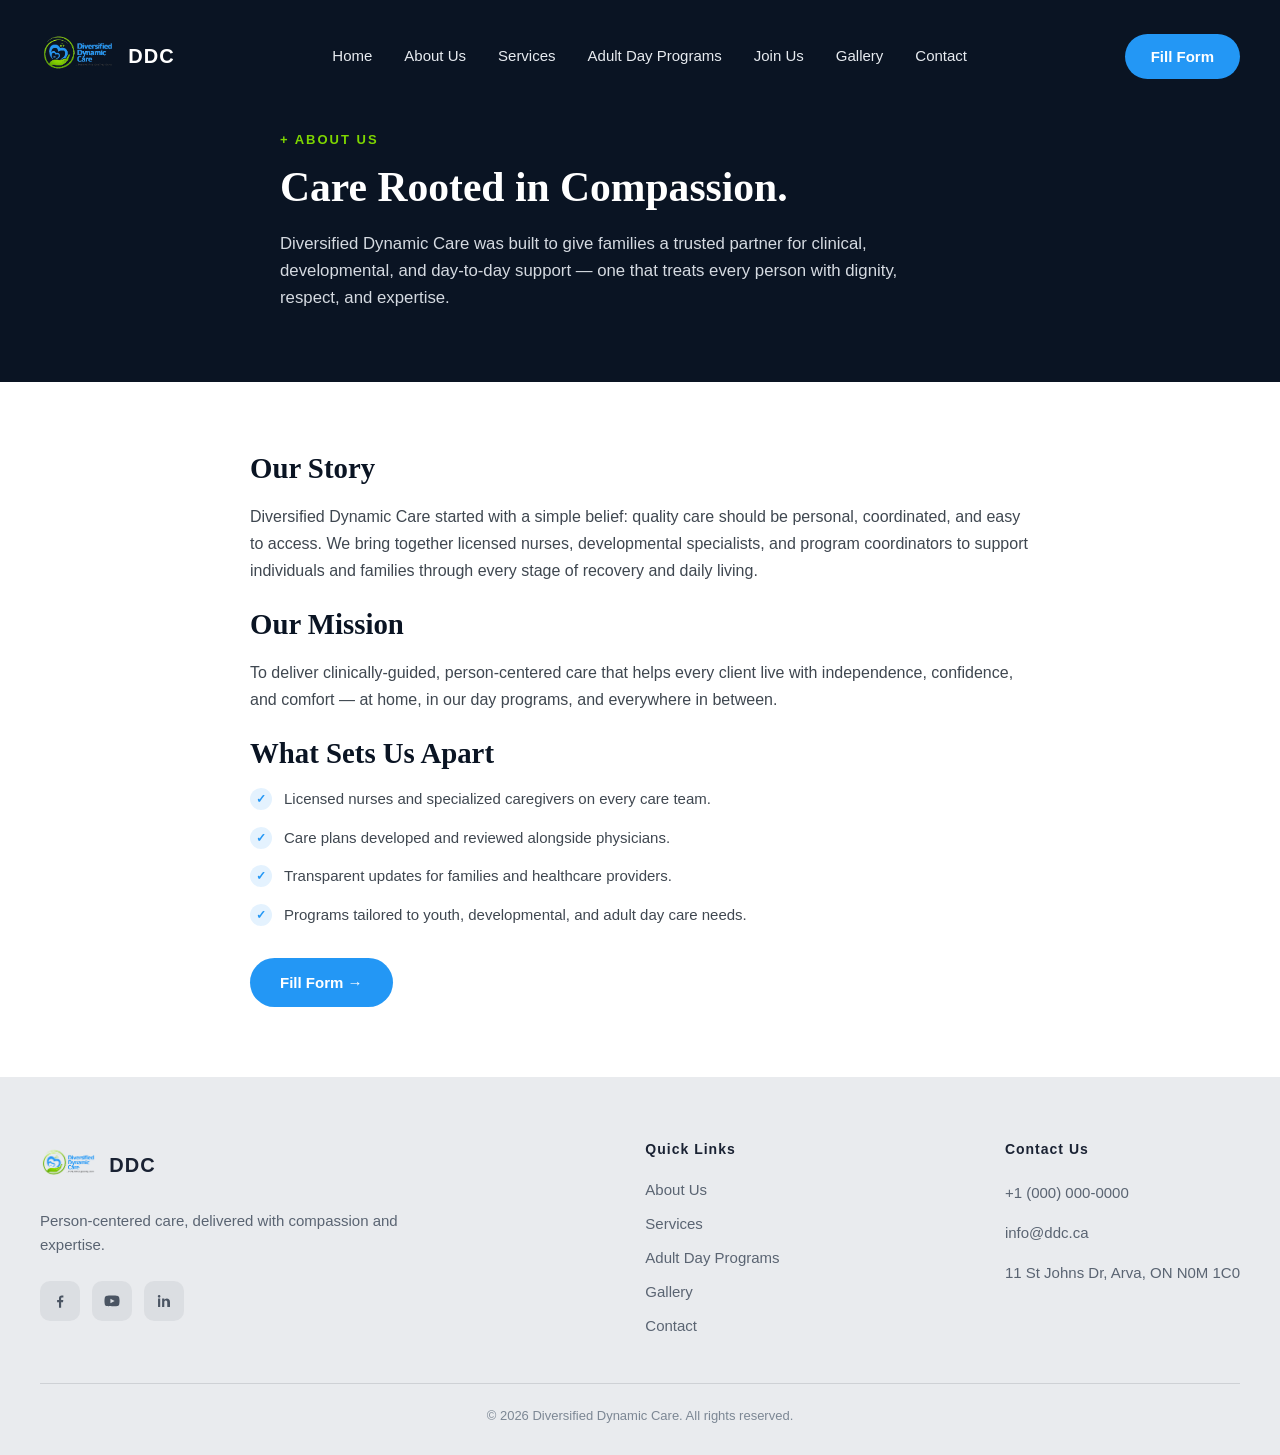
==== pages/AboutUs.html @ 997effa5 "Add location section, About Us page, and fill in real address Adds a Location section to the homepag" ====
<!doctype html>
<html lang="en">
  <head>
    <meta charset="UTF-8" />
    <meta name="viewport" content="width=device-width, initial-scale=1.0" />
    <title>About Us | Diversified Dynamic Care</title>
    <link rel="stylesheet" href="../css/style.css" />
    <link rel="stylesheet" href="../css/aboutUs.css" />
  </head>
  <body>
    <header class="page-header">
      <nav class="navbar">
        <div class="logo">
          <img
            src="../images/DDC_transparent.png"
            alt="Diversified Dynamic Care logo"
          />
          <span class="logo-text">DDC</span>
        </div>
        <ul class="nav-links">
          <li><a href="../index.html">Home</a></li>
          <li><a href="AboutUs.html">About Us</a></li>
          <li><a href="#">Services</a></li>
          <li><a href="#">Adult Day Programs</a></li>
          <li><a href="#">Join Us</a></li>
          <li><a href="#">Gallery</a></li>
          <li><a href="#">Contact</a></li>
        </ul>
        <a href="#" class="btn btn-pill">Fill Form</a>
        <button class="nav-toggle" aria-label="Toggle navigation" aria-expanded="false">
          <span></span>
          <span></span>
          <span></span>
        </button>
      </nav>

      <div class="page-header-content">
        <p class="eyebrow">+ ABOUT US</p>
        <h1>Care Rooted in Compassion.</h1>
        <p class="subtext">
          Diversified Dynamic Care was built to give families a trusted
          partner for clinical, developmental, and day-to-day support — one
          that treats every person with dignity, respect, and expertise.
        </p>
      </div>
    </header>

    <main class="page-main">
      <div class="page-content">
        <h2>Our Story</h2>
        <p>
          Diversified Dynamic Care started with a simple belief: quality care
          should be personal, coordinated, and easy to access. We bring
          together licensed nurses, developmental specialists, and program
          coordinators to support individuals and families through every
          stage of recovery and daily living.
        </p>

        <h2>Our Mission</h2>
        <p>
          To deliver clinically-guided, person-centered care that helps every
          client live with independence, confidence, and comfort — at home,
          in our day programs, and everywhere in between.
        </p>

        <h2>What Sets Us Apart</h2>
        <ul class="page-points">
          <li>
            <span class="check">✓</span> Licensed nurses and specialized
            caregivers on every care team.
          </li>
          <li>
            <span class="check">✓</span> Care plans developed and reviewed
            alongside physicians.
          </li>
          <li>
            <span class="check">✓</span> Transparent updates for families and
            healthcare providers.
          </li>
          <li>
            <span class="check">✓</span> Programs tailored to youth,
            developmental, and adult day care needs.
          </li>
        </ul>

        <a href="#" class="btn btn-primary">Fill Form →</a>
      </div>
    </main>

    <footer class="site-footer">
      <div class="footer-main">
        <div class="footer-about">
          <div class="footer-logo">
            <img
              src="../images/DDC_transparent.png"
              alt="Diversified Dynamic Care logo"
            />
            <span class="footer-logo-text">DDC</span>
          </div>
          <p class="footer-tagline">
            Person-centered care, delivered with compassion and expertise.
          </p>

          <div class="footer-social">
            <a href="#" aria-label="Facebook">
              <svg viewBox="0 0 24 24" fill="currentColor" aria-hidden="true">
                <path
                  d="M13.5 21v-7.5h2.52l.38-2.93h-2.9V8.7c0-.85.24-1.43 1.46-1.43h1.55V4.65C16.2 4.58 15.32 4.5 14.29 4.5c-2.15 0-3.63 1.31-3.63 3.72v2.35H8.13v2.93h2.53V21h2.84z"
                />
              </svg>
            </a>
            <a href="#" aria-label="YouTube">
              <svg viewBox="0 0 24 24" fill="currentColor" aria-hidden="true">
                <path
                  d="M21.58 7.2a2.75 2.75 0 0 0-1.94-1.95C17.9 4.75 12 4.75 12 4.75s-5.9 0-7.64.5A2.75 2.75 0 0 0 2.42 7.2 28.7 28.7 0 0 0 1.92 12a28.7 28.7 0 0 0 .5 4.8 2.75 2.75 0 0 0 1.94 1.95c1.74.5 7.64.5 7.64.5s5.9 0 7.64-.5a2.75 2.75 0 0 0 1.94-1.95 28.7 28.7 0 0 0 .5-4.8 28.7 28.7 0 0 0-.5-4.8zM9.9 15.02V8.98L15.5 12l-5.6 3.02z"
                />
              </svg>
            </a>
            <a href="#" aria-label="LinkedIn">
              <svg viewBox="0 0 24 24" fill="currentColor" aria-hidden="true">
                <path
                  d="M6.94 8.5H4.06V20h2.88V8.5zM5.5 4c-.97 0-1.75.79-1.75 1.75s.78 1.75 1.75 1.75 1.75-.79 1.75-1.75S6.47 4 5.5 4zM20 20v-6.4c0-3.42-1.83-5.01-4.27-5.01-1.97 0-2.85 1.08-3.34 1.84V8.5H9.5c.04.82 0 11.5 0 11.5h2.89v-6.42c0-.34.02-.69.12-.93.27-.68.89-1.39 1.93-1.39 1.36 0 1.9.99 1.9 2.46V20H20z"
                />
              </svg>
            </a>
          </div>
        </div>

        <div class="footer-links">
          <h3>Quick Links</h3>
          <ul>
            <li><a href="AboutUs.html">About Us</a></li>
            <li><a href="#">Services</a></li>
            <li><a href="#">Adult Day Programs</a></li>
            <li><a href="#">Gallery</a></li>
            <li><a href="#">Contact</a></li>
          </ul>
        </div>

        <div class="footer-contact">
          <h3>Contact Us</h3>
          <p>+1 (000) 000-0000</p>
          <p>info@ddc.ca</p>
          <p>11 St Johns Dr, Arva, ON N0M 1C0</p>
        </div>
      </div>

      <hr class="footer-divider" />

      <p class="footer-copyright">
        &copy; 2026 Diversified Dynamic Care. All rights reserved.
      </p>
    </footer>

    <script src="../js/main.js"></script>
  </body>
</html>
---- css/style.css ----
* {
  margin: 0;
  padding: 0;
  box-sizing: border-box;
}

body {
  font-family: Arial, Helvetica, sans-serif;
}

.hero {
  position: relative;
  width: 100%;
  min-height: 100vh;
  background: url("../images/HeroImage.jpg") no-repeat center center;
  background-size: cover;
  display: flex;
  flex-direction: column;
}

.hero::before {
  content: "";
  position: absolute;
  inset: 0;
  background: linear-gradient(
    120deg,
    rgba(10, 20, 35, 0.88) 0%,
    rgba(10, 25, 45, 0.72) 45%,
    rgba(10, 25, 45, 0.4) 100%
  );
  z-index: 0;
}

.navbar {
  position: relative;
  z-index: 2;
  width: 100%;
  display: flex;
  align-items: center;
  justify-content: space-between;
  gap: 30px;
  padding: 24px 40px;
}

.navbar .logo {
  display: flex;
  align-items: center;
  gap: 12px;
}

.navbar .logo img {
  height: 64px;
}

.navbar .logo-text {
  color: #fff;
  font-size: 20px;
  font-weight: 700;
  letter-spacing: 1px;
}

.navbar .nav-links {
  list-style: none;
  display: flex;
  gap: 32px;
  flex: 1;
  justify-content: center;
}

.navbar .nav-links a {
  position: relative;
  display: inline-block;
  color: #e7ebf0;
  text-decoration: none;
  font-size: 15px;
  font-weight: 500;
}

.navbar .nav-links a:hover {
  color: #2397f5;
}

/* Create the underline */
.navbar .nav-links a::after {
  content: "";
  position: absolute;
  left: 0;
  bottom: -5px;
  width: 0;
  height: 2px;
  background-color: #86d101;
  transition: width 0.3s ease;
}

/* Show the underline when hovering */
.navbar .nav-links a:hover::after {
  width: 100%;
}

.nav-toggle {
  display: none;
  flex-direction: column;
  justify-content: center;
  align-items: center;
  gap: 5px;
  width: 32px;
  height: 32px;
  padding: 0;
  background: transparent;
  border: none;
  cursor: pointer;
}

.nav-toggle span {
  display: block;
  width: 24px;
  height: 2px;
  background: #fff;
  border-radius: 2px;
  transition:
    transform 0.25s ease,
    opacity 0.25s ease;
}

.nav-toggle.active span:nth-child(1) {
  transform: translateY(7px) rotate(45deg);
}

.nav-toggle.active span:nth-child(2) {
  opacity: 0;
}

.nav-toggle.active span:nth-child(3) {
  transform: translateY(-7px) rotate(-45deg);
}

.btn {
  display: inline-block;
  text-decoration: none;
  border-radius: 999px;
  font-weight: 600;
  font-size: 15px;
  text-align: center;
  white-space: nowrap;
}

.btn-pill {
  background: rgb(35, 151, 245);
  color: white;
  padding: 14px 26px;
}

.btn-primary {
  background: rgb(35, 151, 245);
  color: #fff;
  padding: 16px 30px;
}

.btn-primary:hover {
  background: #86d101;
}

.btn-outline {
  background: transparent;
  color: #fff;
  border: 1px solid rgba(255, 255, 255, 0.6);
  padding: 15px 30px;
}

.btn-outline:hover {
  border-color: #fff;
}

.hero-body {
  position: relative;
  z-index: 1;
  flex: 1;
  width: 100%;
  max-width: 1300px;
  margin: 0 auto;
  padding: 60px 40px 40px;
  display: flex;
  align-items: center;
  justify-content: space-between;
  gap: 60px;
  flex-wrap: wrap;
}

.hero-content {
  max-width: 620px;
}

.eyebrow {
  color: rgb(126, 214, 0);
  font-size: 13px;
  font-weight: 700;
  letter-spacing: 2px;
  text-transform: uppercase;
  margin-bottom: 18px;
}

.hero-content h1 {
  font-family: Georgia, "Times New Roman", serif;
  color: #fff;
  font-size: 3.2rem;
  font-weight: 700;
  line-height: 1.2;
  margin-bottom: 22px;
}

.hero-content .subtext {
  color: #d5dae1;
  font-size: 1.05rem;
  line-height: 1.6;
  max-width: 520px;
  margin-bottom: 34px;
}

.hero-actions {
  display: flex;
  gap: 18px;
  margin-bottom: 40px;
  flex-wrap: wrap;
}

.hero-content .divider {
  border: none;
  border-top: 1px solid rgba(255, 255, 255, 0.25);
  margin-bottom: 28px;
}

.stats {
  display: flex;
  gap: 40px;
}

.stat {
  display: flex;
  flex-direction: column;
  gap: 4px;
  padding-right: 40px;
  border-right: 1px solid rgba(255, 255, 255, 0.2);
}

.stat:last-child {
  border-right: none;
  padding-right: 0;
}

.stat-number {
  color: #fff;
  font-size: 1.7rem;
  font-weight: 700;
}

.stat-label {
  color: #b7bfc9;
  font-size: 12px;
  letter-spacing: 1px;
  text-transform: uppercase;
}

.hero-card {
  background: rgba(20, 32, 48, 0.55);
  border: 1px solid rgba(255, 255, 255, 0.15);
  border-radius: 18px;
  padding: 34px;
  width: 100%;
  max-width: 400px;
  backdrop-filter: blur(6px);
}

.hero-card .badge {
  display: inline-block;
  background: rgb(100, 174, 1);
  color: #1c1c1c;
  font-size: 12px;
  font-weight: 700;
  letter-spacing: 1px;
  text-transform: uppercase;
  padding: 7px 16px;
  border-radius: 999px;
  margin-bottom: 20px;
}

.hero-card h2 {
  color: #fff;
  font-size: 1.5rem;
  font-weight: 700;
  margin-bottom: 22px;
  line-height: 1.3;
}

.checklist {
  list-style: none;
  display: flex;
  flex-direction: column;
  gap: 16px;
  margin-bottom: 28px;
}

.checklist li {
  display: flex;
  align-items: flex-start;
  gap: 12px;
  color: #e2e6eb;
  font-size: 15px;
  line-height: 1.4;
}

.checklist .check {
  flex-shrink: 0;
  display: inline-flex;
  align-items: center;
  justify-content: center;
  width: 22px;
  height: 22px;
  border-radius: 50%;
  background: rgba(255, 255, 255, 0.12);
  color: rgb(35, 151, 245);
  font-size: 12px;
  font-weight: 700;
}

.scroll-indicator {
  position: relative;
  z-index: 1;
  display: flex;
  flex-direction: column;
  align-items: center;
  gap: 8px;
  color: #cfd5db;
  font-size: 13px;
  padding-bottom: 30px;
}

.arrow-down {
  font-size: 16px;
}

@media (max-width: 900px) {
  .nav-toggle {
    display: flex;
  }

  .navbar .nav-links {
    list-style: none;
    display: flex;
    flex-direction: column;
    gap: 20px;
    position: absolute;
    top: 100%;
    left: 0;
    right: 0;
    background: #0a1423;
    padding: 20px 40px;
    max-height: 0;
    overflow: hidden;
    opacity: 0;
    visibility: hidden;
    transition:
      max-height 0.3s ease,
      opacity 0.3s ease;
  }

  .navbar .nav-links.open {
    max-height: 400px;
    opacity: 1;
    visibility: visible;
  }

  .hero-body {
    padding-top: 40px;
  }

  .hero-content h1 {
    font-size: 2.3rem;
  }
}

.site-footer {
  background: #e9ebee;
  padding: 64px 40px 32px;
}

.footer-main {
  max-width: 1300px;
  margin: 0 auto;
  display: flex;
  justify-content: space-between;
  gap: 60px;
  flex-wrap: wrap;
}

.footer-about {
  max-width: 380px;
}

.footer-logo {
  display: flex;
  align-items: center;
  gap: 12px;
  margin-bottom: 20px;
}

.footer-logo img {
  height: 48px;
}

.footer-logo-text {
  color: #1a2233;
  font-size: 20px;
  font-weight: 700;
  letter-spacing: 1px;
}

.footer-tagline {
  color: #5a6472;
  font-size: 15px;
  line-height: 1.6;
  margin-bottom: 24px;
}

.footer-social {
  display: flex;
  gap: 12px;
}

.footer-social a {
  display: flex;
  align-items: center;
  justify-content: center;
  width: 40px;
  height: 40px;
  border-radius: 10px;
  background: rgba(10, 20, 35, 0.06);
  color: #4b5563;
  text-decoration: none;
}

.footer-social a:hover {
  background: rgb(35, 151, 245);
  color: #fff;
}

.footer-social svg {
  width: 18px;
  height: 18px;
}

.footer-links h3,
.footer-contact h3 {
  color: #1a2233;
  font-size: 14px;
  font-weight: 700;
  letter-spacing: 1px;
  margin-bottom: 24px;
}

.footer-links ul {
  list-style: none;
  display: flex;
  flex-direction: column;
  gap: 16px;
}

.footer-links a {
  color: #5a6472;
  text-decoration: none;
  font-size: 15px;
}

.footer-links a:hover {
  color: rgb(35, 151, 245);
}

.footer-contact p {
  color: #5a6472;
  font-size: 15px;
  line-height: 1.6;
  margin-bottom: 16px;
  max-width: 260px;
}

.footer-divider {
  max-width: 1300px;
  margin: 48px auto 24px;
  border: none;
  border-top: 1px solid rgba(10, 20, 35, 0.12);
}

.footer-copyright {
  text-align: center;
  color: #7c8794;
  font-size: 13px;
}

.location-section {
  background: #f7f8fa;
  padding: 90px 40px;
}

.location-header {
  max-width: 700px;
  margin: 0 auto 56px;
  text-align: center;
}

.location-header .eyebrow {
  margin-bottom: 16px;
  color: #64ae01;
}

.location-header h2 {
  font-family: Georgia, "Times New Roman", serif;
  color: rgb(35, 151, 245);
  font-size: 2.4rem;
  font-weight: 700;
  margin-bottom: 16px;
}

.location-header p {
  color: #5a6472;
  font-size: 1.05rem;
  line-height: 1.6;
}

.location-grid {
  max-width: 1300px;
  margin: 0 auto;
  display: grid;
  grid-template-columns: 1.3fr 1fr;
  gap: 32px;
  align-items: stretch;
}

.location-map {
  min-height: 360px;
  border-radius: 18px;
  overflow: hidden;
  border: 1px solid rgba(10, 20, 35, 0.08);
}

.location-details {
  display: flex;
  flex-direction: column;
  gap: 28px;
  background: #fff;
  border: 1px solid rgba(10, 20, 35, 0.08);
  border-radius: 18px;
  padding: 36px 32px;
}

.location-address h3,
.location-hours h3 {
  color: #0a1423;
  font-size: 1.1rem;
  font-weight: 700;
  margin-bottom: 12px;
}

.location-address p {
  color: #5a6472;
  font-size: 15px;
  line-height: 1.6;
}

.hours-list {
  list-style: none;
  display: flex;
  flex-direction: column;
  gap: 12px;
}

.hours-list li {
  display: flex;
  justify-content: space-between;
  gap: 16px;
  color: #5a6472;
  font-size: 15px;
  line-height: 1.4;
  padding-bottom: 12px;
  border-bottom: 1px solid rgba(10, 20, 35, 0.08);
}

.hours-list li:last-child {
  border-bottom: none;
  padding-bottom: 0;
}

.hours-list li span:first-child {
  color: #0a1423;
  font-weight: 600;
}

@media (max-width: 900px) {
  .location-grid {
    grid-template-columns: 1fr;
  }

  .location-map {
    min-height: 280px;
  }
}

.services-summary {
  background: #fff;
  padding: 90px 40px;
}

.services-summary-header {
  max-width: 700px;
  margin: 0 auto 56px;
  text-align: center;
}

.services-summary-header .eyebrow {
  margin-bottom: 16px;
  color: #64ae01;
}

.services-summary-header h2 {
  font-family: Georgia, "Times New Roman", serif;
  color: rgb(35, 151, 245);
  font-size: 2.4rem;
  font-weight: 700;
  margin-bottom: 16px;
}

.services-summary-header p {
  color: #5a6472;
  font-size: 1.05rem;
  line-height: 1.6;
}

.services-grid {
  max-width: 1300px;
  margin: 0 auto;
  display: grid;
  grid-template-columns: repeat(3, 1fr);
  gap: 32px;
}

.service-card {
  display: flex;
  flex-direction: column;
  align-items: flex-start;
  background: #f7f8fa;
  border: 1px solid rgba(10, 20, 35, 0.08);
  border-radius: 18px;
  padding: 36px 32px;
}

.service-icon {
  display: flex;
  align-items: center;
  justify-content: center;
  width: 56px;
  height: 56px;
  border-radius: 14px;
  background: rgba(35, 151, 245, 0.12);
  color: rgb(35, 151, 245);
  margin-bottom: 24px;
}

.service-icon svg {
  width: 26px;
  height: 26px;
}

.service-icon img {
  width: 100%;
  height: 100%;
  border-radius: 14px;
  object-fit: cover;
  object-position: center;
}

.service-icon--image {
  width: 100%;
  height: 260px;
  align-self: center;
}

.service-card h3 {
  color: #0a1423;
  font-size: 1.25rem;
  font-weight: 700;
  margin-bottom: 12px;
}

.service-card p {
  color: #5a6472;
  font-size: 15px;
  line-height: 1.6;
  margin-bottom: 28px;
  flex: 1;
}

.service-card .btn {
  margin-top: auto;
}

@media (max-width: 900px) {
  .services-grid {
    grid-template-columns: 1fr;
  }
}

@media (max-width: 700px) {
  .site-footer {
    padding: 48px 24px 24px;
  }

  .footer-main {
    flex-direction: column;
    gap: 40px;
  }
}
---- css/aboutUs.css ----
.page-header {
  position: relative;
  background: #0a1423;
  padding-bottom: 70px;
}

.page-header-content {
  max-width: 800px;
  margin: 0 auto;
  padding: 20px 40px 0;
}

.page-header-content .eyebrow {
  margin-bottom: 16px;
}

.page-header-content h1 {
  font-family: Georgia, "Times New Roman", serif;
  color: #fff;
  font-size: 2.6rem;
  font-weight: 700;
  line-height: 1.2;
  margin-bottom: 18px;
}

.page-header-content .subtext {
  color: #d5dae1;
  font-size: 1.05rem;
  line-height: 1.6;
  max-width: 620px;
}

.page-content {
  max-width: 860px;
  margin: 0 auto;
  padding: 70px 40px;
}

.page-content h2 {
  font-family: Georgia, "Times New Roman", serif;
  color: #0a1423;
  font-size: 1.8rem;
  font-weight: 700;
  margin-bottom: 18px;
}

.page-content p {
  color: #3f4750;
  font-size: 1rem;
  line-height: 1.7;
  margin-bottom: 24px;
}

.page-points {
  list-style: none;
  display: flex;
  flex-direction: column;
  gap: 16px;
  margin-bottom: 32px;
}

.page-points li {
  display: flex;
  align-items: flex-start;
  gap: 12px;
  color: #3f4750;
  font-size: 15px;
  line-height: 1.5;
}

.page-points .check {
  flex-shrink: 0;
  display: inline-flex;
  align-items: center;
  justify-content: center;
  width: 22px;
  height: 22px;
  border-radius: 50%;
  background: rgba(35, 151, 245, 0.12);
  color: rgb(35, 151, 245);
  font-size: 12px;
  font-weight: 700;
}
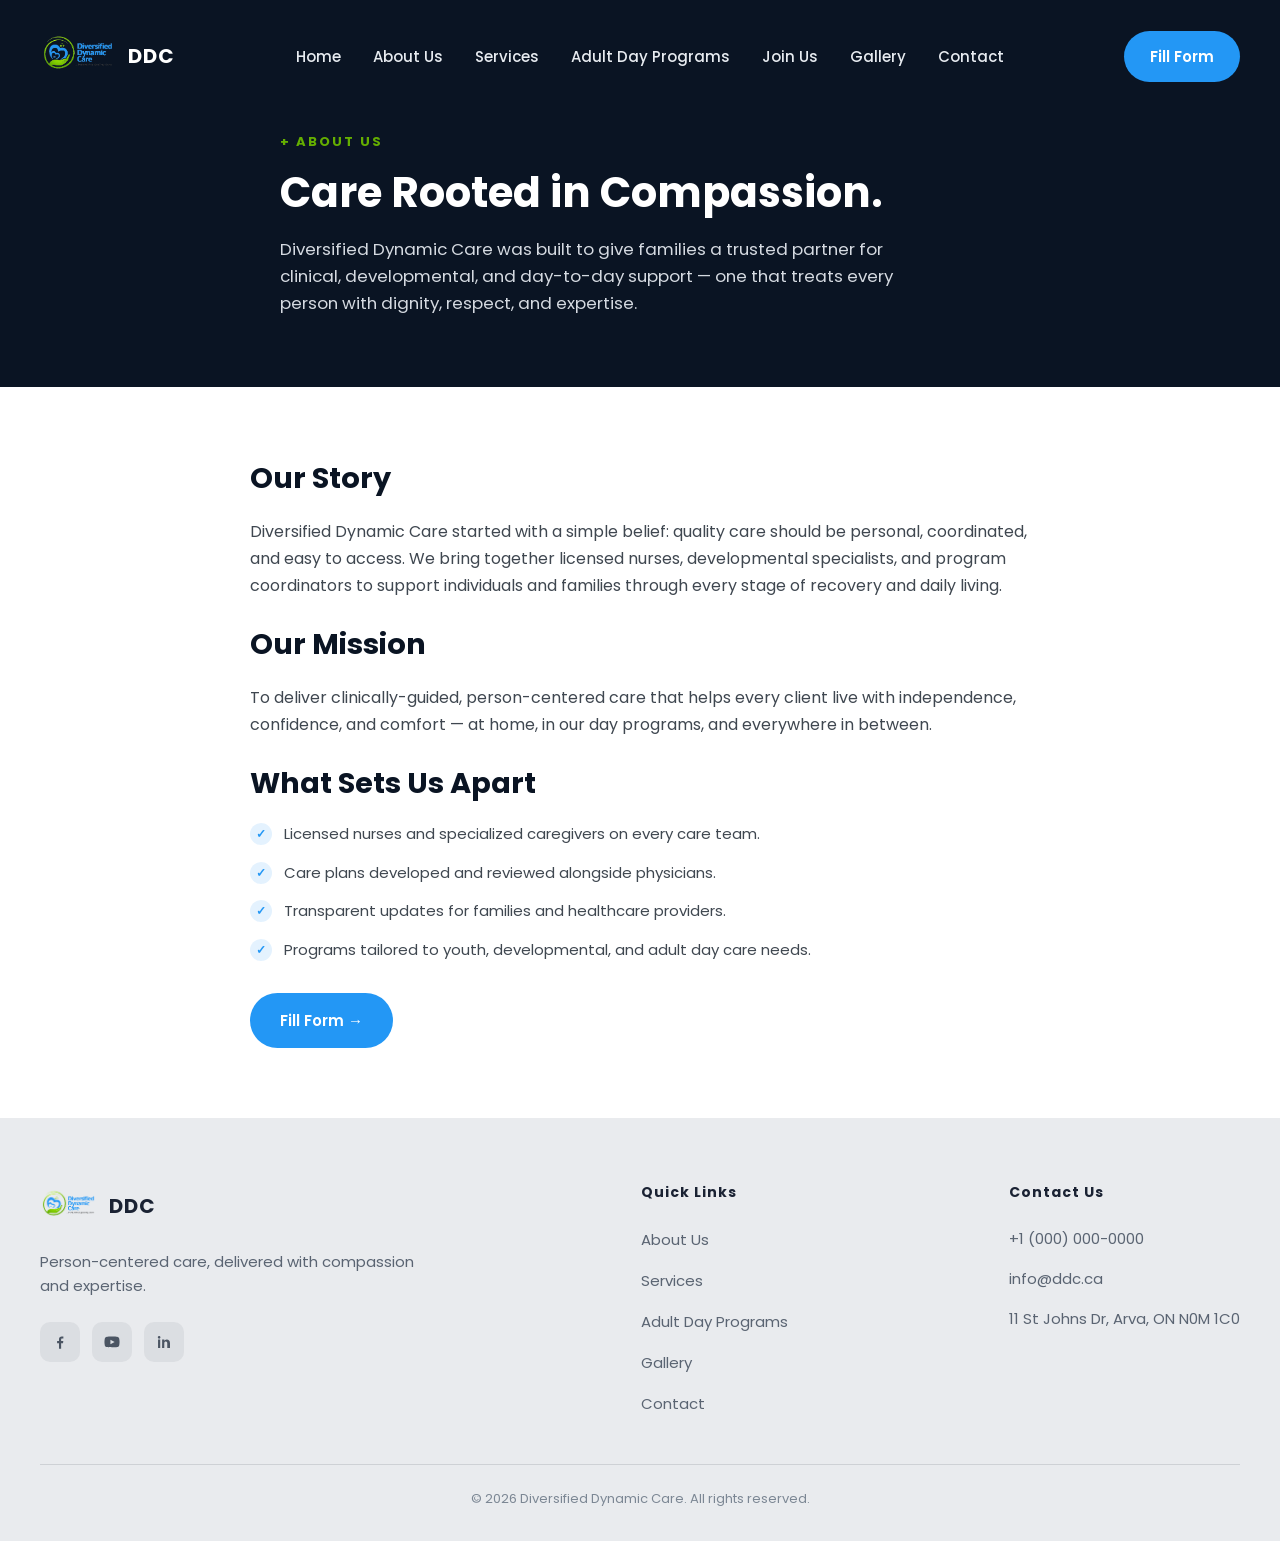
==== commit 8a27f917: "This commit includes a new section on the homepage" ====
--- a/pages/AboutUs.html
+++ b/pages/AboutUs.html
@@ -4,6 +4,13 @@
     <meta charset="UTF-8" />
     <meta name="viewport" content="width=device-width, initial-scale=1.0" />
     <title>About Us | Diversified Dynamic Care</title>
+    <link rel="icon" type="image/png" href="../images/DDC_transparent.png" />
+    <link rel="preconnect" href="https://fonts.googleapis.com" />
+    <link rel="preconnect" href="https://fonts.gstatic.com" crossorigin />
+    <link
+      rel="stylesheet"
+      href="https://fonts.googleapis.com/css2?family=Poppins:wght@400;500;600;700;800&display=swap"
+    />
     <link rel="stylesheet" href="../css/style.css" />
     <link rel="stylesheet" href="../css/aboutUs.css" />
   </head>
--- a/css/style.css
+++ b/css/style.css
@@ -5,7 +5,7 @@
 }
 
 body {
-  font-family: Arial, Helvetica, sans-serif;
+  font-family: "Poppins", Arial, Helvetica, sans-serif;
 }
 
 .hero {
@@ -191,7 +191,7 @@
 }
 
 .eyebrow {
-  color: rgb(126, 214, 0);
+  color: #64ae01;
   font-size: 13px;
   font-weight: 700;
   letter-spacing: 2px;
@@ -200,7 +200,7 @@
 }
 
 .hero-content h1 {
-  font-family: Georgia, "Times New Roman", serif;
+  font-family: "Poppins", Arial, Helvetica, sans-serif;
   color: #fff;
   font-size: 3.2rem;
   font-weight: 700;
@@ -338,9 +338,13 @@
   font-size: 16px;
 }
 
-@media (max-width: 900px) {
+@media (max-width: 1024px) {
   .nav-toggle {
     display: flex;
+  }
+
+  .navbar .btn-pill {
+    margin-left: auto;
   }
 
   .navbar .nav-links {
@@ -495,6 +499,95 @@
   font-size: 13px;
 }
 
+.why-choose-section {
+  background: #fff;
+  padding: 90px 40px;
+}
+
+.why-choose-grid {
+  max-width: 1300px;
+  margin: 0 auto;
+  display: grid;
+  grid-template-columns: 1fr 1fr;
+  gap: 64px;
+  align-items: center;
+}
+
+.why-choose-image img {
+  width: 100%;
+  height: 560px;
+  object-fit: cover;
+  border-radius: 20px;
+}
+
+.why-choose-content .eyebrow {
+  margin-bottom: 16px;
+}
+
+.why-choose-content h2 {
+  font-family: "Poppins", Arial, Helvetica, sans-serif;
+  color: rgb(35, 151, 245);
+  font-size: 2.4rem;
+  font-weight: 700;
+  line-height: 1.2;
+  margin-bottom: 20px;
+}
+
+.why-choose-text {
+  color: #5a6472;
+  font-size: 1.05rem;
+  line-height: 1.6;
+  margin-bottom: 36px;
+}
+
+.why-choose-cards {
+  display: grid;
+  grid-template-columns: repeat(2, 1fr);
+  gap: 20px;
+}
+
+.why-card {
+  background: #fff;
+  border-radius: 16px;
+  padding: 26px 24px;
+  box-shadow: 0 14px 34px rgba(10, 20, 35, 0.1);
+  transition:
+    transform 0.25s ease,
+    box-shadow 0.25s ease;
+}
+
+.why-card:hover {
+  transform: translateY(-8px);
+  box-shadow: 0 20px 40px rgba(10, 20, 35, 0.16);
+}
+
+.why-card h3 {
+  color: #0a1423;
+  font-size: 1.05rem;
+  font-weight: 700;
+  margin-bottom: 10px;
+}
+
+.why-card p {
+  color: #5a6472;
+  font-size: 14px;
+  line-height: 1.6;
+}
+
+@media (max-width: 900px) {
+  .why-choose-grid {
+    grid-template-columns: 1fr;
+  }
+
+  .why-choose-image img {
+    height: 340px;
+  }
+
+  .why-choose-cards {
+    grid-template-columns: 1fr;
+  }
+}
+
 .location-section {
   background: #f7f8fa;
   padding: 90px 40px;
@@ -512,7 +605,7 @@
 }
 
 .location-header h2 {
-  font-family: Georgia, "Times New Roman", serif;
+  font-family: "Poppins", Arial, Helvetica, sans-serif;
   color: rgb(35, 151, 245);
   font-size: 2.4rem;
   font-weight: 700;
@@ -620,7 +713,7 @@
 }
 
 .services-summary-header h2 {
-  font-family: Georgia, "Times New Roman", serif;
+  font-family: "Poppins", Arial, Helvetica, sans-serif;
   color: rgb(35, 151, 245);
   font-size: 2.4rem;
   font-weight: 700;
@@ -701,6 +794,27 @@
   margin-top: auto;
 }
 
+.service-summary-exploremore {
+  max-width: 1300px;
+  margin: 48px auto 0;
+  text-align: center;
+}
+
+.service-summary-exploremore .btn {
+  padding: 16px 34px;
+  animation: cta-bounce 1.6s ease-in-out infinite;
+}
+
+@keyframes cta-bounce {
+  0%,
+  100% {
+    transform: translateY(0);
+  }
+  50% {
+    transform: translateY(-10px);
+  }
+}
+
 @media (max-width: 900px) {
   .services-grid {
     grid-template-columns: 1fr;
--- a/css/aboutUs.css
+++ b/css/aboutUs.css
@@ -15,7 +15,7 @@
 }
 
 .page-header-content h1 {
-  font-family: Georgia, "Times New Roman", serif;
+  font-family: "Poppins", Arial, Helvetica, sans-serif;
   color: #fff;
   font-size: 2.6rem;
   font-weight: 700;
@@ -37,7 +37,7 @@
 }
 
 .page-content h2 {
-  font-family: Georgia, "Times New Roman", serif;
+  font-family: "Poppins", Arial, Helvetica, sans-serif;
   color: #0a1423;
   font-size: 1.8rem;
   font-weight: 700;
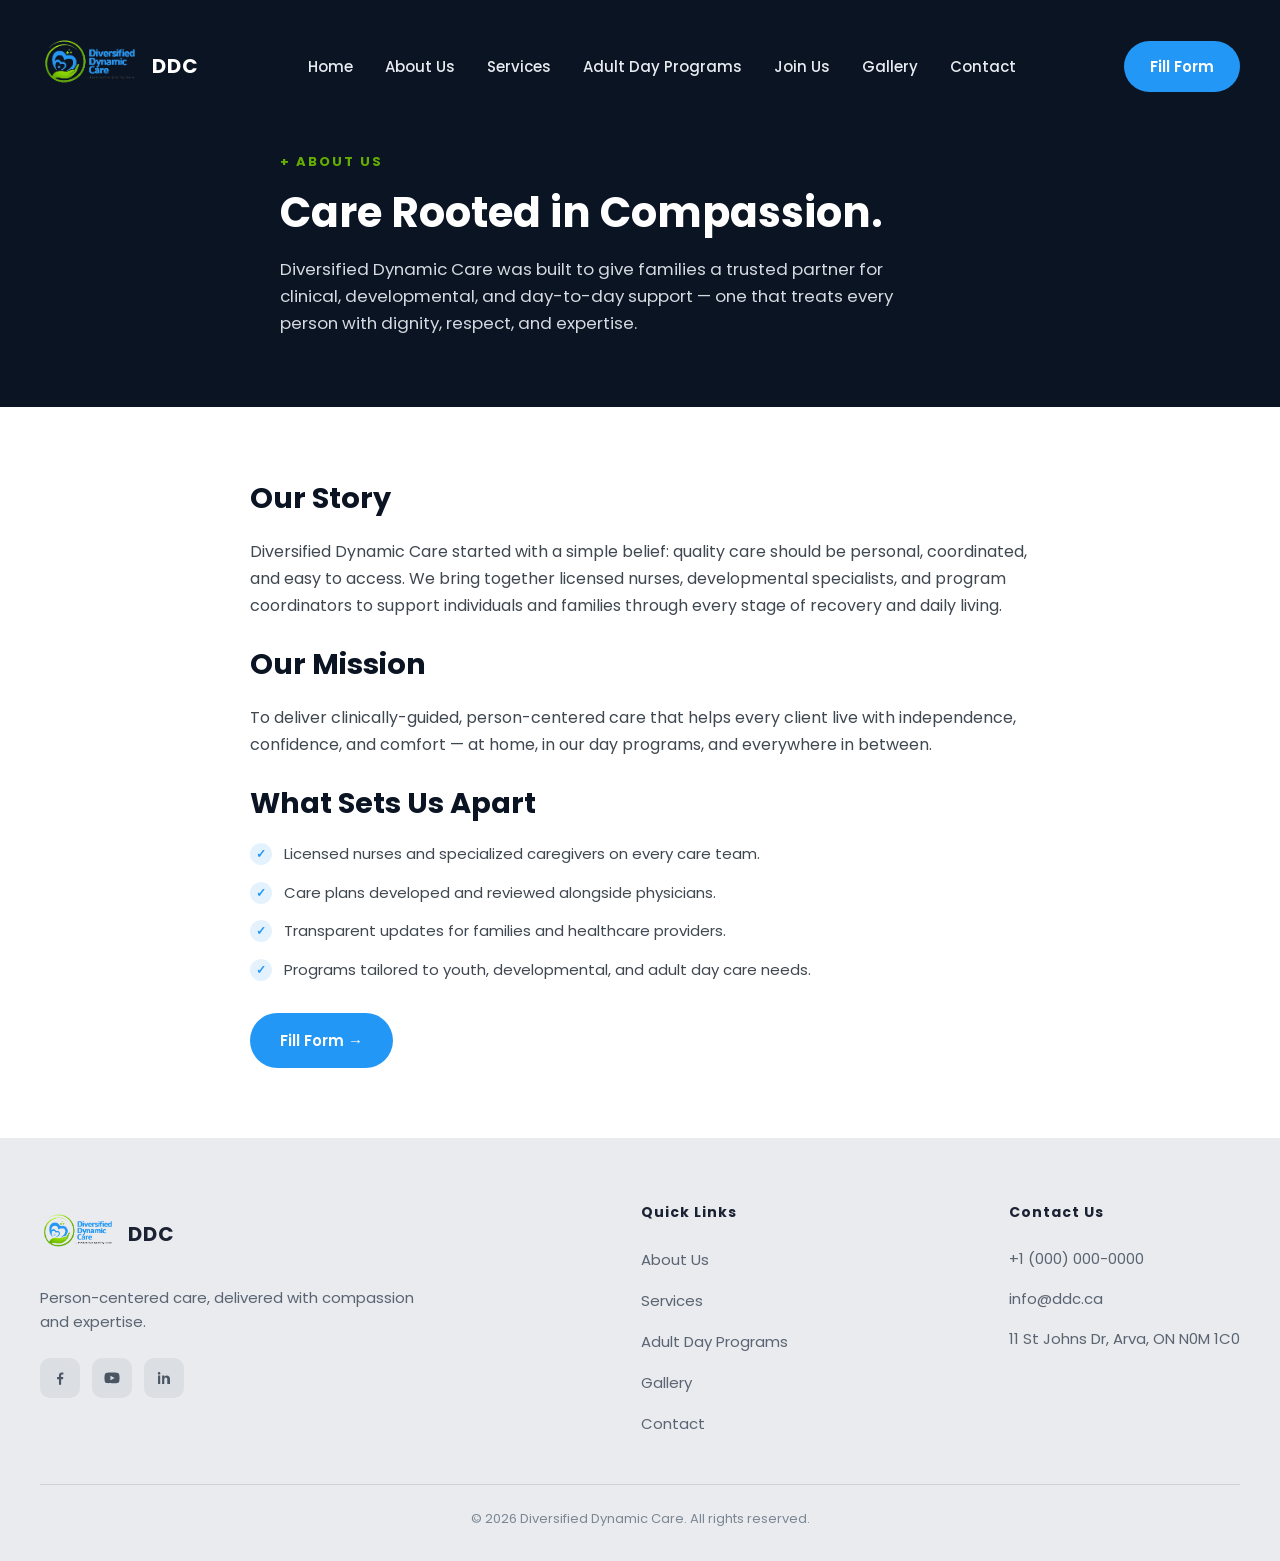
==== commit 4e8726c1: "Add How We Serve process section and link logos to home Add a responsive "How We Serve" section befo" ====
--- a/pages/AboutUs.html
+++ b/pages/AboutUs.html
@@ -17,13 +17,13 @@
   <body>
     <header class="page-header">
       <nav class="navbar">
-        <div class="logo">
+        <a href="../index.html" class="logo">
           <img
             src="../images/DDC_transparent.png"
             alt="Diversified Dynamic Care logo"
           />
           <span class="logo-text">DDC</span>
-        </div>
+        </a>
         <ul class="nav-links">
           <li><a href="../index.html">Home</a></li>
           <li><a href="AboutUs.html">About Us</a></li>
@@ -97,13 +97,13 @@
     <footer class="site-footer">
       <div class="footer-main">
         <div class="footer-about">
-          <div class="footer-logo">
+          <a href="../index.html" class="footer-logo">
             <img
               src="../images/DDC_transparent.png"
               alt="Diversified Dynamic Care logo"
             />
             <span class="footer-logo-text">DDC</span>
-          </div>
+          </a>
           <p class="footer-tagline">
             Person-centered care, delivered with compassion and expertise.
           </p>
--- a/css/style.css
+++ b/css/style.css
@@ -46,10 +46,11 @@
   display: flex;
   align-items: center;
   gap: 12px;
+  text-decoration: none;
 }
 
 .navbar .logo img {
-  height: 64px;
+  height: 84px;
 }
 
 .navbar .logo-text {
@@ -382,6 +383,48 @@
   }
 }
 
+@media (max-width: 480px) {
+  .navbar {
+    padding: 16px 20px;
+    gap: 12px;
+  }
+
+  .navbar .logo img {
+    height: 60px;
+  }
+
+  .navbar .logo-text {
+    font-size: 17px;
+  }
+
+  .navbar .btn-pill {
+    padding: 10px 16px;
+    font-size: 13px;
+  }
+
+  .navbar .nav-links {
+    padding: 20px;
+  }
+}
+
+@media (max-width: 480px) {
+  .about-image img {
+    height: 240px;
+  }
+
+  .about-content h2 {
+    font-size: 1.7rem;
+  }
+
+  .about-text-card {
+    padding: 20px 16px;
+  }
+
+  .about-text-card p {
+    font-size: 0.95rem;
+  }
+}
+
 .site-footer {
   background: #e9ebee;
   padding: 64px 40px 32px;
@@ -405,10 +448,11 @@
   align-items: center;
   gap: 12px;
   margin-bottom: 20px;
+  text-decoration: none;
 }
 
 .footer-logo img {
-  height: 48px;
+  height: 64px;
 }
 
 .footer-logo-text {
@@ -499,6 +543,89 @@
   font-size: 13px;
 }
 
+.about-section {
+  background: #f7f8fa;
+  padding: 90px 40px;
+}
+
+.about-grid {
+  max-width: 1300px;
+  margin: 0 auto;
+  display: grid;
+  grid-template-columns: 1fr 1fr;
+  gap: 64px;
+  align-items: center;
+}
+
+.about-image img {
+  width: 100%;
+  height: 560px;
+  object-fit: cover;
+  object-position: top center;
+  border-radius: 20px;
+}
+
+.about-content .eyebrow {
+  margin-bottom: 16px;
+  color: #64ae01;
+}
+
+.about-content h2 {
+  font-family: "Poppins", Arial, Helvetica, sans-serif;
+  color: rgb(35, 151, 245);
+  font-size: 2.4rem;
+  font-weight: 700;
+  line-height: 1.2;
+  margin-bottom: 20px;
+}
+
+.about-text-card {
+  background: #f7f8fa;
+  border: 1px solid rgba(10, 20, 35, 0.08);
+  border-radius: 18px;
+  padding: 28px 32px;
+  box-shadow: 0 12px 30px rgba(10, 20, 35, 0.12);
+}
+
+.about-content .eyebrow,
+.about-content h2 {
+  text-align: center;
+  text-shadow: 1px 2px 4px rgba(10, 20, 35, 0.25);
+}
+
+.about-text-card p {
+  color: #5a6472;
+  font-size: 1.05rem;
+  line-height: 1.6;
+  margin-bottom: 20px;
+}
+
+.about-text-card p:last-child {
+  margin-bottom: 0;
+}
+
+@media (max-width: 900px) {
+  .about-section {
+    padding: 64px 24px;
+  }
+
+  .about-grid {
+    grid-template-columns: 1fr;
+  }
+
+  .about-image img {
+    height: 340px;
+  }
+
+  .about-content h2 {
+    font-size: 2rem;
+  }
+
+  .about-text-card {
+    padding: 24px 20px;
+  }
+}
+
 .why-choose-section {
   background: #fff;
   padding: 90px 40px;
@@ -588,6 +715,159 @@
   }
 }
 
+.who-we-care-section {
+  background: #f7f8fa;
+  padding: 90px 40px;
+}
+
+.who-we-care-header {
+  max-width: 700px;
+  margin: 0 auto 56px;
+  text-align: center;
+}
+
+.who-we-care-header .eyebrow {
+  margin-bottom: 16px;
+  color: #64ae01;
+}
+
+.who-we-care-header h2 {
+  font-family: "Poppins", Arial, Helvetica, sans-serif;
+  color: rgb(35, 151, 245);
+  font-size: 2.4rem;
+  font-weight: 700;
+  line-height: 1.2;
+  margin-bottom: 16px;
+}
+
+.who-we-care-header p {
+  color: #5a6472;
+  font-size: 1.05rem;
+  line-height: 1.6;
+}
+
+.who-we-care-grid {
+  max-width: 1300px;
+  margin: 0 auto;
+  display: grid;
+  grid-template-columns: repeat(3, 1fr);
+  gap: 24px;
+}
+
+.care-card {
+  background: #fff;
+  border-radius: 16px;
+  padding: 28px 26px;
+  box-shadow: 0 14px 34px rgba(10, 20, 35, 0.1);
+  transition:
+    transform 0.25s ease,
+    box-shadow 0.25s ease;
+}
+
+.care-card:hover {
+  transform: translateY(-8px);
+  box-shadow: 0 20px 40px rgba(10, 20, 35, 0.16);
+}
+
+.care-card h3 {
+  color: #0a1423;
+  font-size: 1.05rem;
+  font-weight: 700;
+  margin-bottom: 10px;
+}
+
+.care-card p {
+  color: #5a6472;
+  font-size: 14px;
+  line-height: 1.6;
+}
+
+.care-card--featured {
+  grid-column: 1 / -1;
+  background: linear-gradient(135deg, rgb(35, 151, 245), #1568c4);
+  padding: 48px 52px;
+  box-shadow: 0 24px 50px rgba(35, 151, 245, 0.35);
+}
+
+.care-card--featured:hover {
+  transform: translateY(-8px);
+  box-shadow: 0 30px 58px rgba(35, 151, 245, 0.4);
+}
+
+.care-badge {
+  display: inline-block;
+  background: #64ae01;
+  color: #fff;
+  font-size: 0.85rem;
+  font-weight: 700;
+  letter-spacing: 0.03em;
+  padding: 6px 16px;
+  border-radius: 999px;
+  margin-bottom: 18px;
+}
+
+.care-card--featured h3 {
+  color: #fff;
+  font-size: 2.6rem;
+  font-weight: 800;
+  margin-bottom: 16px;
+}
+
+.care-card--featured p {
+  color: #eaf3ff;
+  font-size: 1.15rem;
+  line-height: 1.7;
+  max-width: 700px;
+  margin-bottom: 28px;
+}
+
+.btn-card-featured {
+  background: #fff;
+  color: rgb(35, 151, 245);
+  padding: 16px 32px;
+}
+
+.btn-card-featured:hover {
+  background: #64ae01;
+  color: #fff;
+}
+
+@media (max-width: 900px) {
+  .who-we-care-section {
+    padding: 64px 24px;
+  }
+
+  .who-we-care-grid {
+    grid-template-columns: repeat(2, 1fr);
+  }
+
+  .care-card--featured {
+    padding: 36px 32px;
+  }
+
+  .care-card--featured h3 {
+    font-size: 2rem;
+  }
+}
+
+@media (max-width: 600px) {
+  .who-we-care-grid {
+    grid-template-columns: 1fr;
+  }
+
+  .care-card--featured {
+    padding: 30px 24px;
+  }
+
+  .care-card--featured h3 {
+    font-size: 1.7rem;
+  }
+
+  .care-card--featured p {
+    font-size: 1rem;
+  }
+}
+
 .location-section {
   background: #f7f8fa;
   padding: 90px 40px;
@@ -821,6 +1101,107 @@
   }
 }
 
+.process-section {
+  background: #f7f8fa;
+  padding: 90px 40px;
+}
+
+.process-header {
+  max-width: 700px;
+  margin: 0 auto 56px;
+  text-align: center;
+}
+
+.process-header h2 {
+  font-family: "Poppins", Arial, Helvetica, sans-serif;
+  color: rgb(35, 151, 245);
+  font-size: 2.4rem;
+  font-weight: 700;
+  line-height: 1.2;
+  margin-bottom: 12px;
+}
+
+.process-header h3 {
+  color: #64ae01;
+  font-size: 1.15rem;
+  font-weight: 600;
+  letter-spacing: 0.02em;
+}
+
+.process-grid {
+  max-width: 1300px;
+  margin: 0 auto;
+  display: grid;
+  grid-template-columns: repeat(4, 1fr);
+  gap: 24px;
+}
+
+.process-card {
+  background: #fff;
+  border-radius: 16px;
+  padding: 32px 26px;
+  box-shadow: 0 14px 34px rgba(10, 20, 35, 0.1);
+  transition:
+    transform 0.25s ease,
+    box-shadow 0.25s ease;
+}
+
+.process-card:hover {
+  transform: translateY(-8px);
+  box-shadow: 0 20px 40px rgba(10, 20, 35, 0.16);
+}
+
+.process-step {
+  display: flex;
+  align-items: center;
+  justify-content: center;
+  width: 48px;
+  height: 48px;
+  border-radius: 50%;
+  background: rgb(35, 151, 245);
+  color: #fff;
+  font-size: 1.15rem;
+  font-weight: 700;
+  margin-bottom: 20px;
+}
+
+.process-card h4 {
+  color: #0a1423;
+  font-size: 1.15rem;
+  font-weight: 700;
+  margin-bottom: 10px;
+}
+
+.process-card p {
+  color: #5a6472;
+  font-size: 14px;
+  line-height: 1.6;
+}
+
+@media (max-width: 1024px) {
+  .process-grid {
+    grid-template-columns: repeat(2, 1fr);
+  }
+}
+
+@media (max-width: 600px) {
+  .process-section {
+    padding: 64px 24px;
+  }
+
+  .process-header {
+    margin-bottom: 40px;
+  }
+
+  .process-header h2 {
+    font-size: 1.9rem;
+  }
+
+  .process-grid {
+    grid-template-columns: 1fr;
+  }
+}
+
 @media (max-width: 700px) {
   .site-footer {
     padding: 48px 24px 24px;
--- a/css/aboutUs.css
+++ b/css/aboutUs.css
@@ -21,6 +21,21 @@
   font-weight: 700;
   line-height: 1.2;
   margin-bottom: 18px;
+  overflow-wrap: break-word;
+}
+
+@media (max-width: 600px) {
+  .page-header-content {
+    padding: 20px 24px 0;
+  }
+
+  .page-header-content h1 {
+    font-size: 1.9rem;
+  }
+
+  .page-content {
+    padding: 48px 24px;
+  }
 }
 
 .page-header-content .subtext {
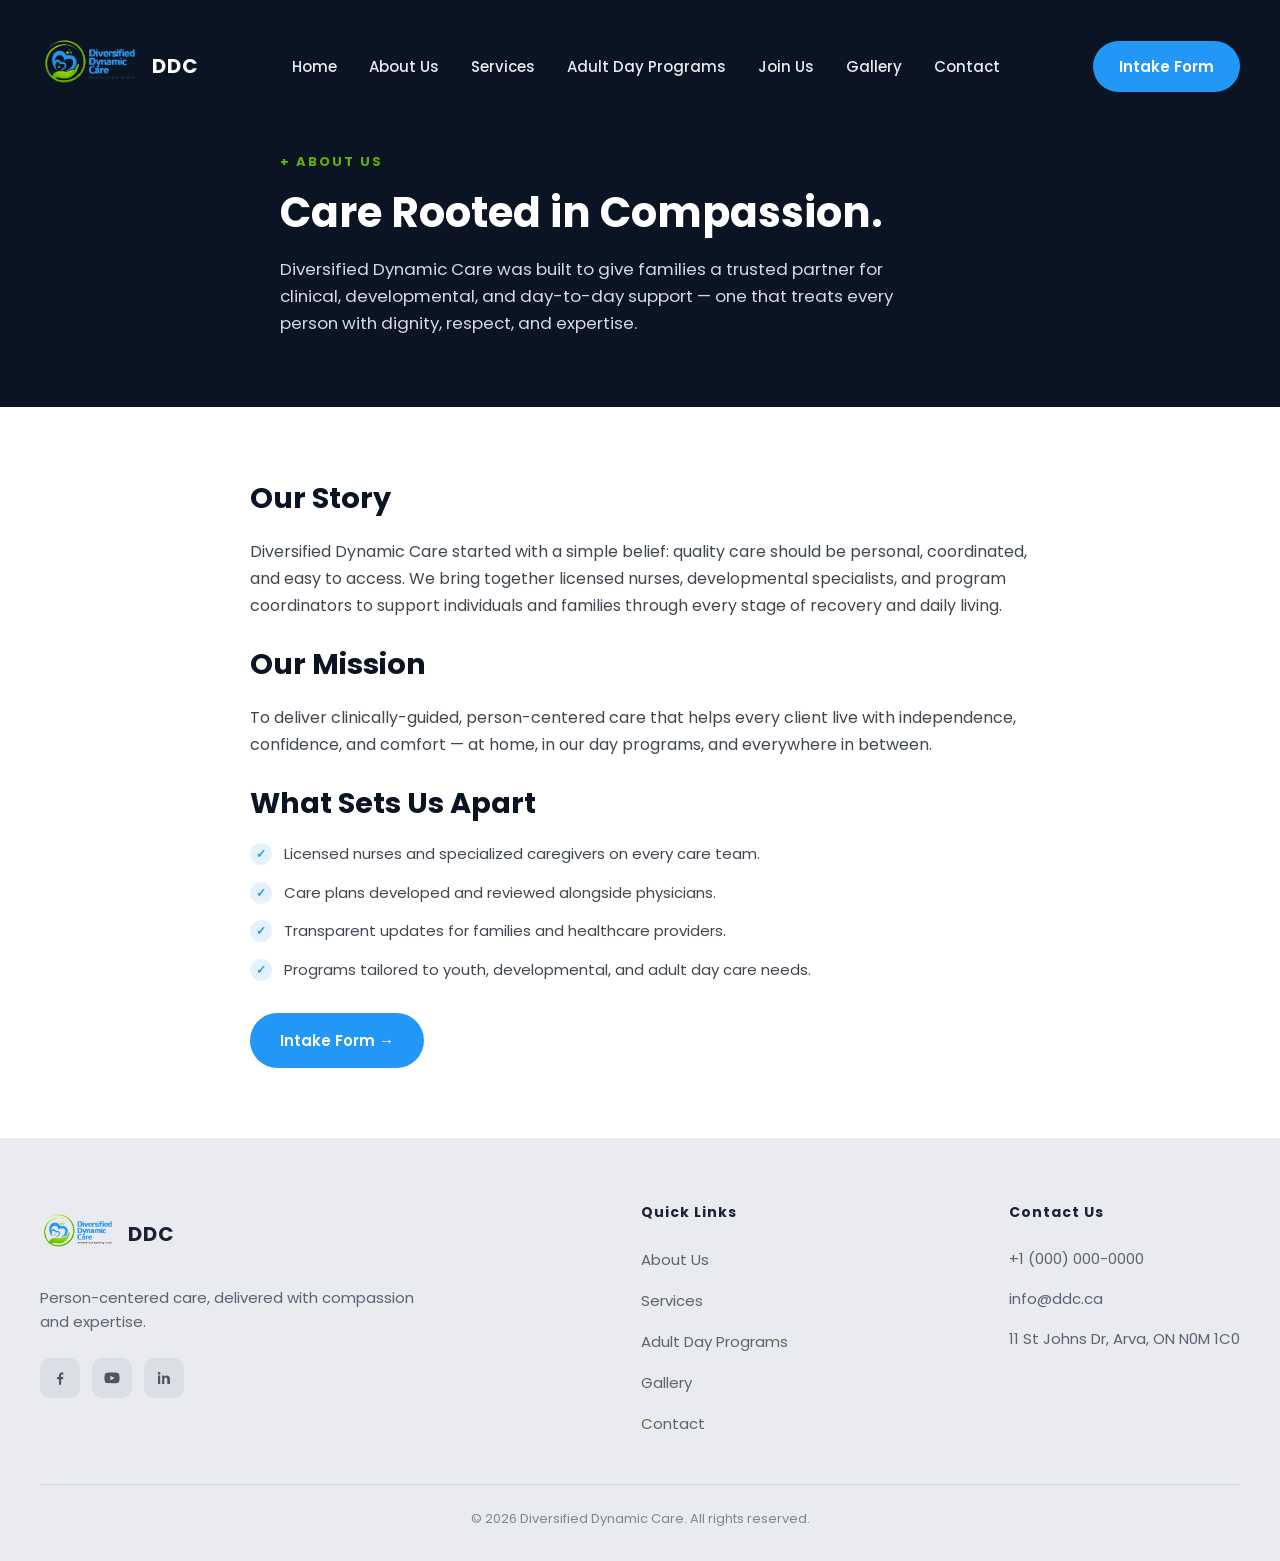
==== commit 2033070c: "Rename Fill Form buttons to Intake Form Co-Authored-By: Claude Sonnet 5 <noreply@anthropic.com>" ====
--- a/pages/AboutUs.html
+++ b/pages/AboutUs.html
@@ -33,7 +33,7 @@
           <li><a href="#">Gallery</a></li>
           <li><a href="#">Contact</a></li>
         </ul>
-        <a href="#" class="btn btn-pill">Fill Form</a>
+        <a href="IntakeForm.html" class="btn btn-pill">Intake Form</a>
         <button class="nav-toggle" aria-label="Toggle navigation" aria-expanded="false">
           <span></span>
           <span></span>
@@ -90,7 +90,7 @@
           </li>
         </ul>
 
-        <a href="#" class="btn btn-primary">Fill Form →</a>
+        <a href="IntakeForm.html" class="btn btn-primary">Intake Form →</a>
       </div>
     </main>
 
--- a/css/style.css
+++ b/css/style.css
@@ -1178,6 +1178,12 @@
   line-height: 1.6;
 }
 
+.process-cta {
+  max-width: 1300px;
+  margin: 48px auto 0;
+  text-align: center;
+}
+
 @media (max-width: 1024px) {
   .process-grid {
     grid-template-columns: repeat(2, 1fr);
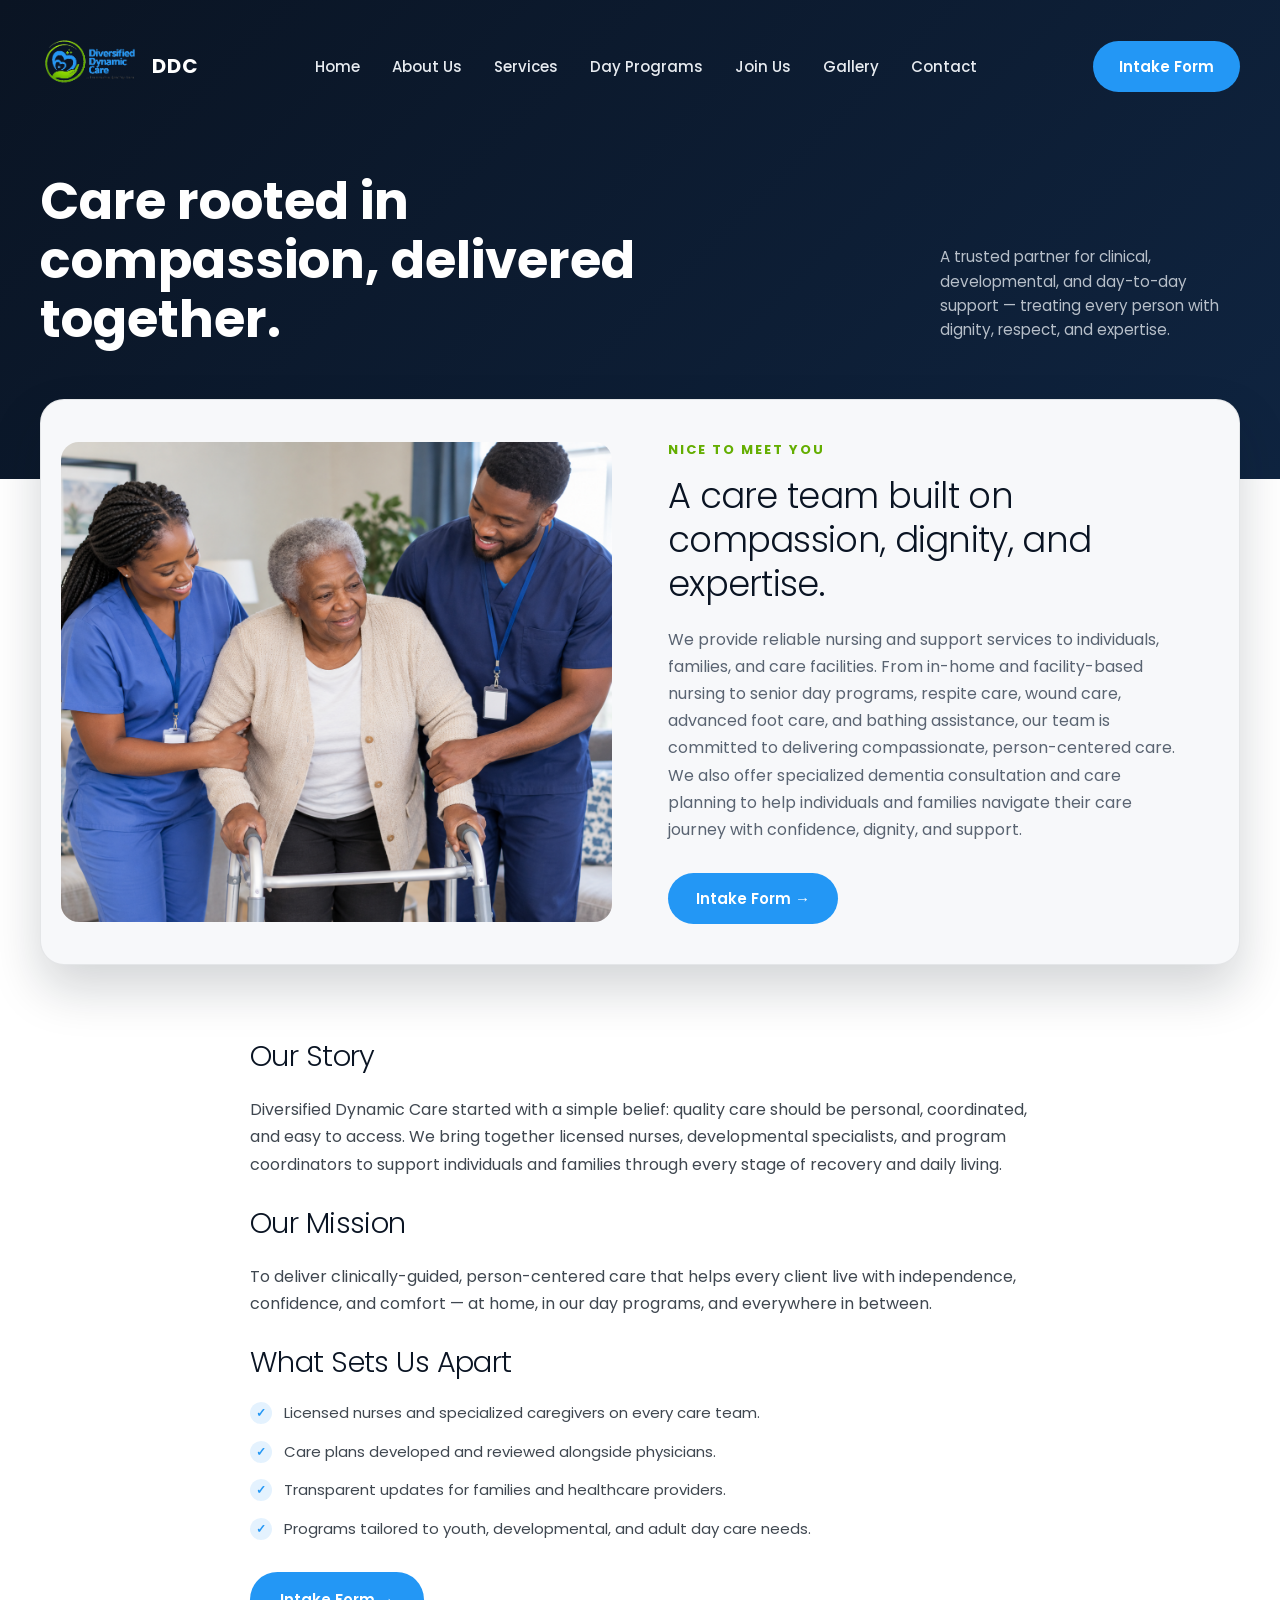
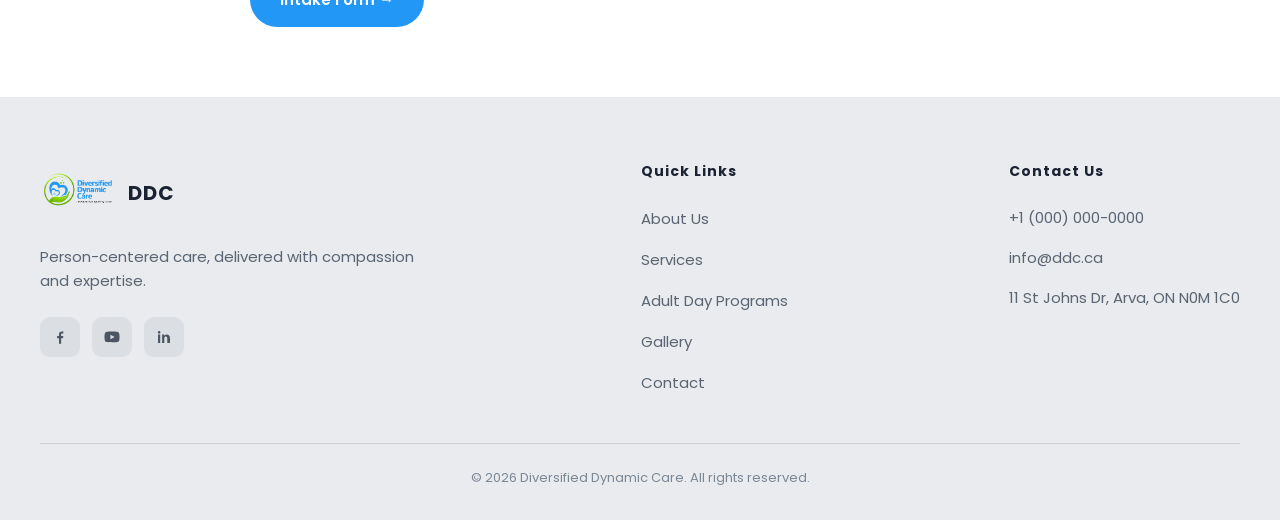
==== commit 836f7007: "Created a new page for Services.html and added links to the services page from the AboutUs.html page" ====
--- a/pages/AboutUs.html
+++ b/pages/AboutUs.html
@@ -9,7 +9,7 @@
     <link rel="preconnect" href="https://fonts.gstatic.com" crossorigin />
     <link
       rel="stylesheet"
-      href="https://fonts.googleapis.com/css2?family=Poppins:wght@400;500;600;700;800&display=swap"
+      href="https://fonts.googleapis.com/css2?family=Poppins:wght@300;400;500;600;700;800&display=swap"
     />
     <link rel="stylesheet" href="../css/style.css" />
     <link rel="stylesheet" href="../css/aboutUs.css" />
@@ -27,14 +27,18 @@
         <ul class="nav-links">
           <li><a href="../index.html">Home</a></li>
           <li><a href="AboutUs.html">About Us</a></li>
-          <li><a href="#">Services</a></li>
-          <li><a href="#">Adult Day Programs</a></li>
+          <li><a href="Services.html">Services</a></li>
+          <li><a href="#">Day Programs</a></li>
           <li><a href="#">Join Us</a></li>
           <li><a href="#">Gallery</a></li>
           <li><a href="#">Contact</a></li>
         </ul>
         <a href="IntakeForm.html" class="btn btn-pill">Intake Form</a>
-        <button class="nav-toggle" aria-label="Toggle navigation" aria-expanded="false">
+        <button
+          class="nav-toggle"
+          aria-label="Toggle navigation"
+          aria-expanded="false"
+        >
           <span></span>
           <span></span>
           <span></span>
@@ -42,32 +46,58 @@
       </nav>
 
       <div class="page-header-content">
-        <p class="eyebrow">+ ABOUT US</p>
-        <h1>Care Rooted in Compassion.</h1>
+        <h1>Care rooted in compassion, delivered together.</h1>
         <p class="subtext">
-          Diversified Dynamic Care was built to give families a trusted
-          partner for clinical, developmental, and day-to-day support — one
-          that treats every person with dignity, respect, and expertise.
+          A trusted partner for clinical, developmental, and day-to-day support
+          — treating every person with dignity, respect, and expertise.
         </p>
       </div>
     </header>
+
+    <section class="about-feature">
+      <div class="about-feature-card">
+        <div class="about-feature-image">
+          <img
+            src="../images/AboutImage1.png"
+            alt="Two caregivers helping an older woman with a walker"
+          />
+        </div>
+        <div class="about-feature-content">
+          <p class="eyebrow">Nice to meet you</p>
+          <h2>A care team built on compassion, dignity, and expertise.</h2>
+          <p>
+            We provide reliable nursing and support services to individuals,
+            families, and care facilities. From in-home and facility-based
+            nursing to senior day programs, respite care, wound care, advanced
+            foot care, and bathing assistance, our team is committed to
+            delivering compassionate, person-centered care. We also offer
+            specialized dementia consultation and care planning to help
+            individuals and families navigate their care journey with
+            confidence, dignity, and support.
+          </p>
+          <a href="IntakeForm.html" class="btn btn-dark">
+            Intake Form <span aria-hidden="true">→</span>
+          </a>
+        </div>
+      </div>
+    </section>
 
     <main class="page-main">
       <div class="page-content">
         <h2>Our Story</h2>
         <p>
           Diversified Dynamic Care started with a simple belief: quality care
-          should be personal, coordinated, and easy to access. We bring
-          together licensed nurses, developmental specialists, and program
-          coordinators to support individuals and families through every
-          stage of recovery and daily living.
+          should be personal, coordinated, and easy to access. We bring together
+          licensed nurses, developmental specialists, and program coordinators
+          to support individuals and families through every stage of recovery
+          and daily living.
         </p>
 
         <h2>Our Mission</h2>
         <p>
           To deliver clinically-guided, person-centered care that helps every
-          client live with independence, confidence, and comfort — at home,
-          in our day programs, and everywhere in between.
+          client live with independence, confidence, and comfort — at home, in
+          our day programs, and everywhere in between.
         </p>
 
         <h2>What Sets Us Apart</h2>
@@ -137,7 +167,7 @@
           <h3>Quick Links</h3>
           <ul>
             <li><a href="AboutUs.html">About Us</a></li>
-            <li><a href="#">Services</a></li>
+            <li><a href="pages/Services.html">Services</a></li>
             <li><a href="#">Adult Day Programs</a></li>
             <li><a href="#">Gallery</a></li>
             <li><a href="#">Contact</a></li>
--- a/css/style.css
+++ b/css/style.css
@@ -544,7 +544,7 @@
 }
 
 .about-section {
-  background: #f7f8fa;
+  background: #f4f7fb;
   padding: 90px 40px;
 }
 
@@ -574,13 +574,14 @@
   font-family: "Poppins", Arial, Helvetica, sans-serif;
   color: rgb(35, 151, 245);
   font-size: 2.4rem;
-  font-weight: 700;
+  font-weight: 300;
+  letter-spacing: -0.02em;
   line-height: 1.2;
   margin-bottom: 20px;
 }
 
 .about-text-card {
-  background: #f7f8fa;
+  background: #fff;
   border: 1px solid rgba(10, 20, 35, 0.08);
   border-radius: 18px;
   padding: 28px 32px;
@@ -627,7 +628,7 @@
 }
 
 .why-choose-section {
-  background: #fff;
+  background: #f4f7fb;
   padding: 90px 40px;
 }
 
@@ -655,7 +656,8 @@
   font-family: "Poppins", Arial, Helvetica, sans-serif;
   color: rgb(35, 151, 245);
   font-size: 2.4rem;
-  font-weight: 700;
+  font-weight: 300;
+  letter-spacing: -0.02em;
   line-height: 1.2;
   margin-bottom: 20px;
 }
@@ -716,7 +718,7 @@
 }
 
 .who-we-care-section {
-  background: #f7f8fa;
+  background: #f3faec;
   padding: 90px 40px;
 }
 
@@ -735,7 +737,8 @@
   font-family: "Poppins", Arial, Helvetica, sans-serif;
   color: rgb(35, 151, 245);
   font-size: 2.4rem;
-  font-weight: 700;
+  font-weight: 300;
+  letter-spacing: -0.02em;
   line-height: 1.2;
   margin-bottom: 16px;
 }
@@ -756,9 +759,9 @@
 
 .care-card {
   background: #fff;
+  border: 1px solid rgba(10, 20, 35, 0.08);
   border-radius: 16px;
   padding: 28px 26px;
-  box-shadow: 0 14px 34px rgba(10, 20, 35, 0.1);
   transition:
     transform 0.25s ease,
     box-shadow 0.25s ease;
@@ -785,6 +788,7 @@
 .care-card--featured {
   grid-column: 1 / -1;
   background: linear-gradient(135deg, rgb(35, 151, 245), #1568c4);
+  border: none;
   padding: 48px 52px;
   box-shadow: 0 24px 50px rgba(35, 151, 245, 0.35);
 }
@@ -869,7 +873,7 @@
 }
 
 .location-section {
-  background: #f7f8fa;
+  background: #f4f7fb;
   padding: 90px 40px;
 }
 
@@ -888,7 +892,8 @@
   font-family: "Poppins", Arial, Helvetica, sans-serif;
   color: rgb(35, 151, 245);
   font-size: 2.4rem;
-  font-weight: 700;
+  font-weight: 300;
+  letter-spacing: -0.02em;
   margin-bottom: 16px;
 }
 
@@ -977,7 +982,7 @@
 }
 
 .services-summary {
-  background: #fff;
+  background: #f4f7fb;
   padding: 90px 40px;
 }
 
@@ -996,7 +1001,8 @@
   font-family: "Poppins", Arial, Helvetica, sans-serif;
   color: rgb(35, 151, 245);
   font-size: 2.4rem;
-  font-weight: 700;
+  font-weight: 300;
+  letter-spacing: -0.02em;
   margin-bottom: 16px;
 }
 
@@ -1018,10 +1024,11 @@
   display: flex;
   flex-direction: column;
   align-items: flex-start;
-  background: #f7f8fa;
+  background: #fff;
   border: 1px solid rgba(10, 20, 35, 0.08);
   border-radius: 18px;
   padding: 36px 32px;
+  box-shadow: 0 14px 34px rgba(10, 20, 35, 0.12);
 }
 
 .service-icon {
@@ -1102,7 +1109,7 @@
 }
 
 .process-section {
-  background: #f7f8fa;
+  background: #f3faec;
   padding: 90px 40px;
 }
 
@@ -1116,7 +1123,8 @@
   font-family: "Poppins", Arial, Helvetica, sans-serif;
   color: rgb(35, 151, 245);
   font-size: 2.4rem;
-  font-weight: 700;
+  font-weight: 300;
+  letter-spacing: -0.02em;
   line-height: 1.2;
   margin-bottom: 12px;
 }
@@ -1138,9 +1146,9 @@
 
 .process-card {
   background: #fff;
+  border: 1px solid rgba(10, 20, 35, 0.08);
   border-radius: 16px;
   padding: 32px 26px;
-  box-shadow: 0 14px 34px rgba(10, 20, 35, 0.1);
   transition:
     transform 0.25s ease,
     box-shadow 0.25s ease;
--- a/css/aboutUs.css
+++ b/css/aboutUs.css
@@ -1,27 +1,147 @@
 .page-header {
   position: relative;
-  background: #0a1423;
-  padding-bottom: 70px;
+  background: linear-gradient(135deg, #0a1423 0%, #0f2440 100%);
+  padding-bottom: 130px;
 }
 
 .page-header-content {
-  max-width: 800px;
+  position: relative;
+  z-index: 1;
+  max-width: 1300px;
   margin: 0 auto;
-  padding: 20px 40px 0;
-}
-
-.page-header-content .eyebrow {
-  margin-bottom: 16px;
+  padding: 40px 40px 0;
+  display: flex;
+  align-items: flex-end;
+  justify-content: space-between;
+  gap: 60px;
 }
 
 .page-header-content h1 {
   font-family: "Poppins", Arial, Helvetica, sans-serif;
   color: #fff;
-  font-size: 2.6rem;
+  font-size: 3.2rem;
   font-weight: 700;
-  line-height: 1.2;
-  margin-bottom: 18px;
+  line-height: 1.15;
+  max-width: 700px;
   overflow-wrap: break-word;
+}
+
+.page-header-content .subtext {
+  color: #b7bfc9;
+  font-size: 0.95rem;
+  line-height: 1.6;
+  max-width: 300px;
+  padding-bottom: 6px;
+}
+
+.about-feature {
+  position: relative;
+  z-index: 2;
+  padding: 0 40px;
+}
+
+.about-feature-card {
+  max-width: 1300px;
+  margin: -80px auto 0;
+  display: grid;
+  grid-template-columns: 1fr 1fr;
+  gap: 56px;
+  align-items: center;
+  background: #f7f8fa;
+  border: 1px solid rgba(10, 20, 35, 0.08);
+  border-radius: 24px;
+  padding: 20px;
+  box-shadow: 0 24px 50px rgba(10, 20, 35, 0.18);
+  transition:
+    transform 0.25s ease,
+    box-shadow 0.25s ease;
+}
+
+.about-feature-card:hover {
+  transform: translateY(-8px);
+  box-shadow: 0 30px 60px rgba(10, 20, 35, 0.24);
+}
+
+.about-feature-image img {
+  display: block;
+  width: 100%;
+  height: 480px;
+  object-fit: cover;
+  object-position: center top;
+  border-radius: 18px;
+}
+
+.about-feature-content {
+  padding: 20px 40px 20px 0;
+}
+
+.about-feature-content .eyebrow {
+  margin-bottom: 14px;
+}
+
+.about-feature-content h2 {
+  font-family: "Poppins", Arial, Helvetica, sans-serif;
+  color: #0a1423;
+  font-size: 2.2rem;
+  font-weight: 300;
+  letter-spacing: -0.02em;
+  line-height: 1.25;
+  margin-bottom: 20px;
+}
+
+.about-feature-content p:not(.eyebrow) {
+  color: #5a6472;
+  font-size: 1rem;
+  line-height: 1.7;
+  margin-bottom: 30px;
+}
+
+.btn-dark {
+  background: rgb(35, 151, 245);
+  color: #fff;
+  padding: 14px 28px;
+}
+
+.btn-dark:hover {
+  background: #64ae01;
+}
+
+@media (max-width: 900px) {
+  .page-header {
+    padding-bottom: 110px;
+  }
+
+  .page-header-content {
+    flex-direction: column;
+    align-items: flex-start;
+    gap: 20px;
+  }
+
+  .page-header-content h1 {
+    font-size: 2.4rem;
+  }
+
+  .about-feature {
+    padding: 0 24px;
+  }
+
+  .about-feature-card {
+    grid-template-columns: 1fr;
+    gap: 24px;
+    margin-top: -70px;
+  }
+
+  .about-feature-image img {
+    height: 340px;
+  }
+
+  .about-feature-content {
+    padding: 0 16px 20px;
+  }
+
+  .about-feature-content h2 {
+    font-size: 1.8rem;
+  }
 }
 
 @media (max-width: 600px) {
@@ -36,13 +156,6 @@
   .page-content {
     padding: 48px 24px;
   }
-}
-
-.page-header-content .subtext {
-  color: #d5dae1;
-  font-size: 1.05rem;
-  line-height: 1.6;
-  max-width: 620px;
 }
 
 .page-content {
@@ -55,7 +168,8 @@
   font-family: "Poppins", Arial, Helvetica, sans-serif;
   color: #0a1423;
   font-size: 1.8rem;
-  font-weight: 700;
+  font-weight: 300;
+  letter-spacing: -0.02em;
   margin-bottom: 18px;
 }
 
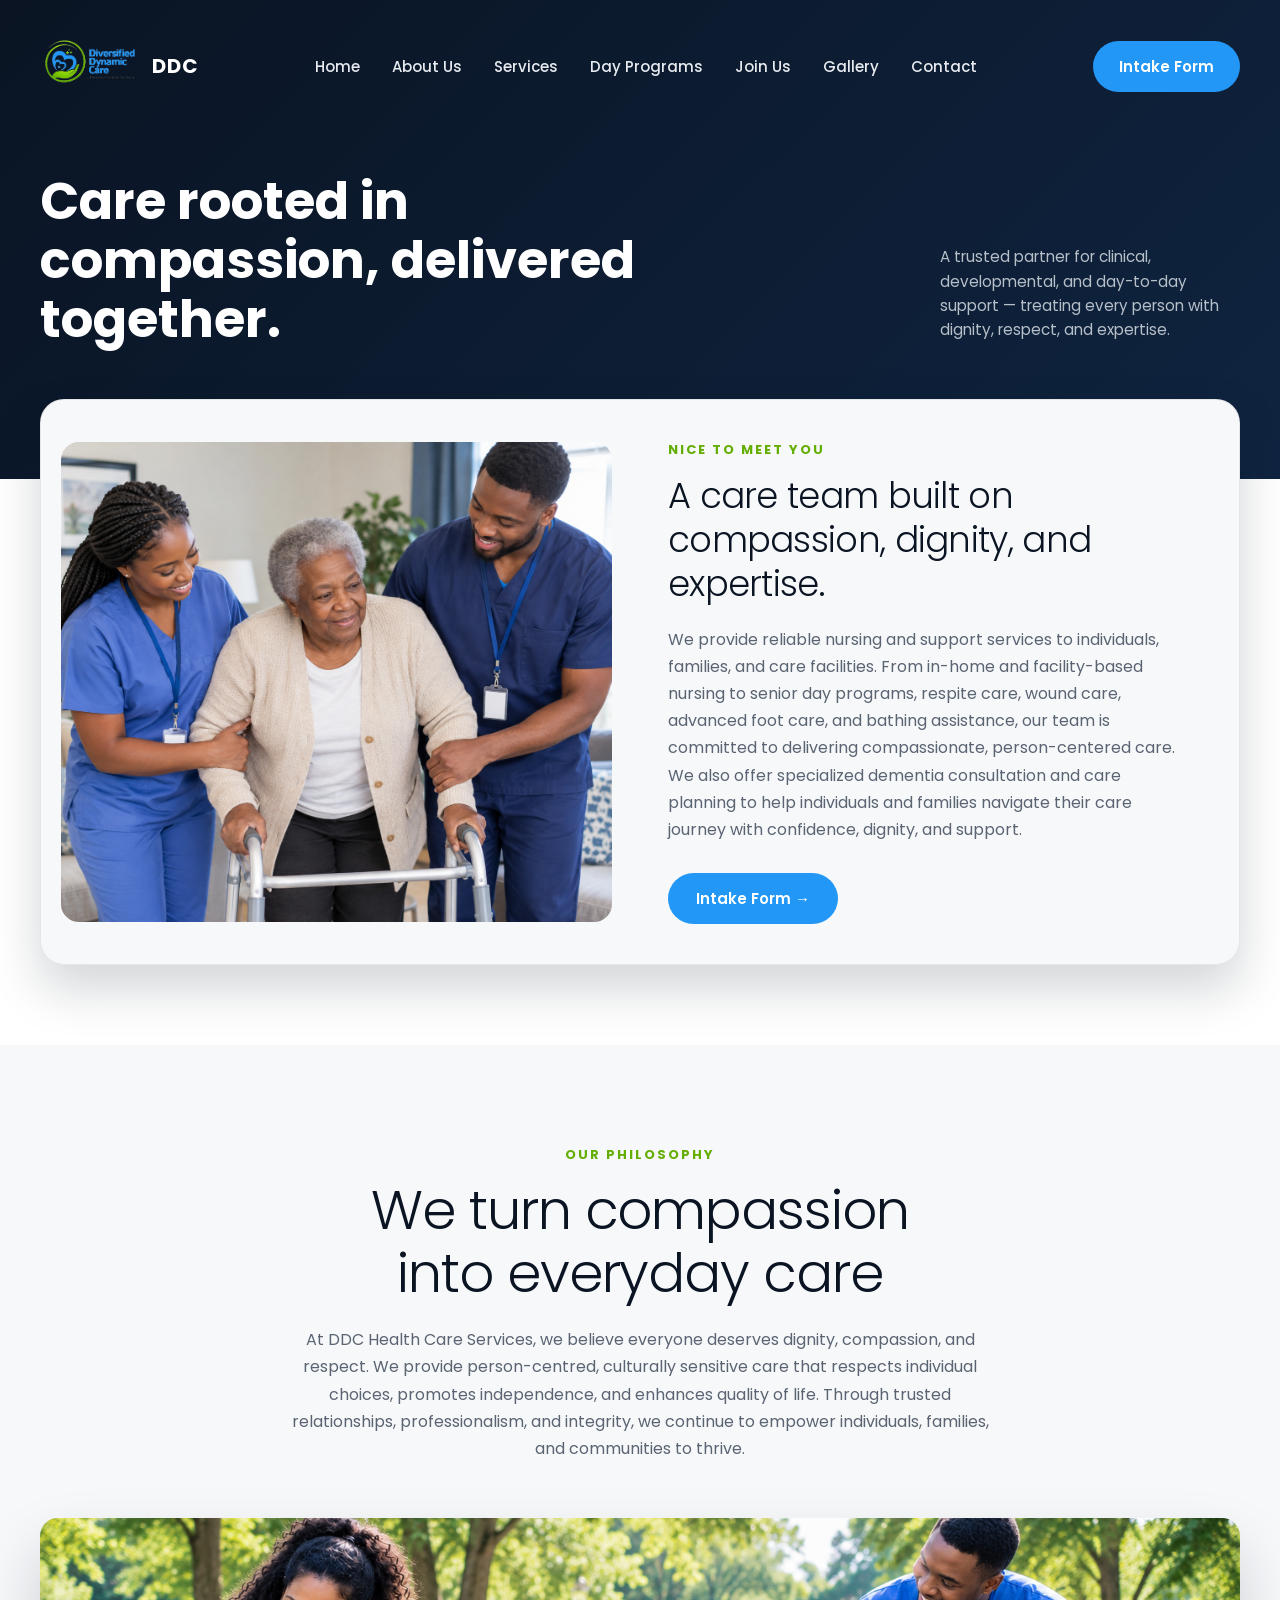
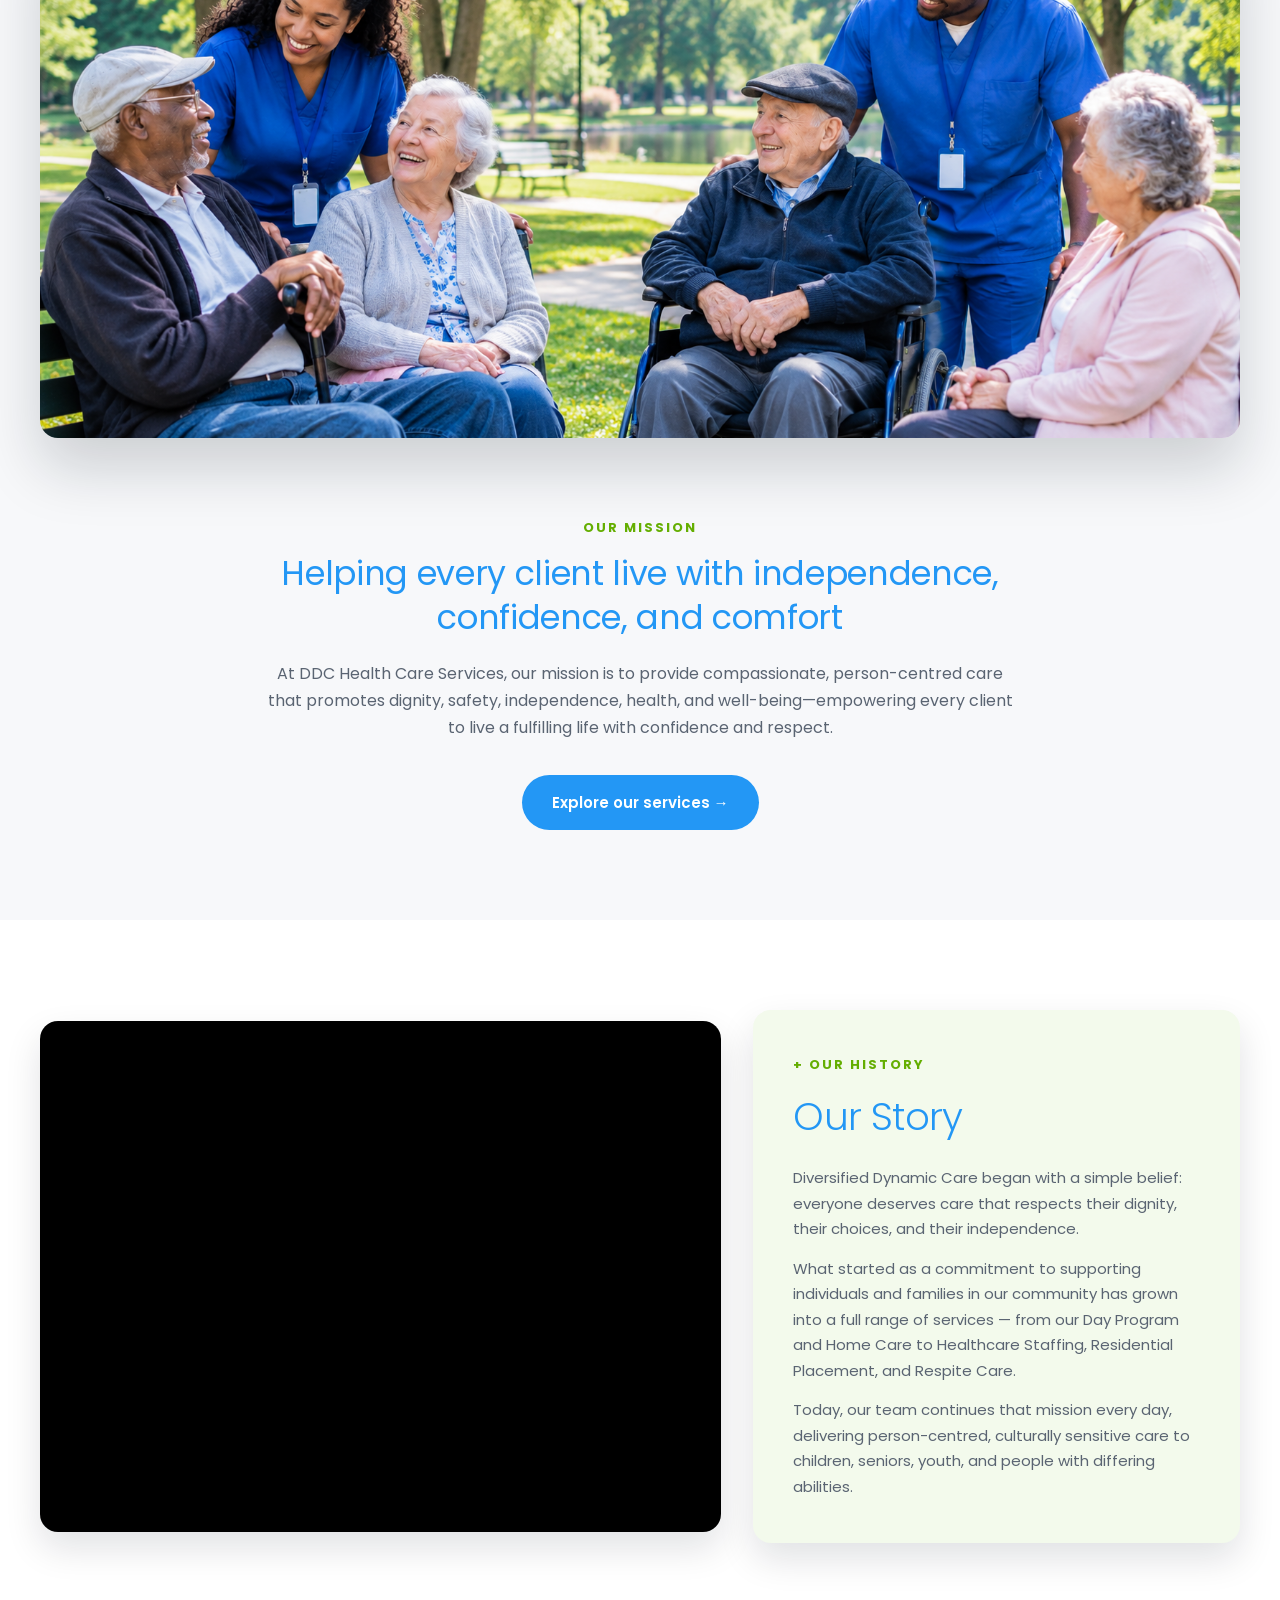
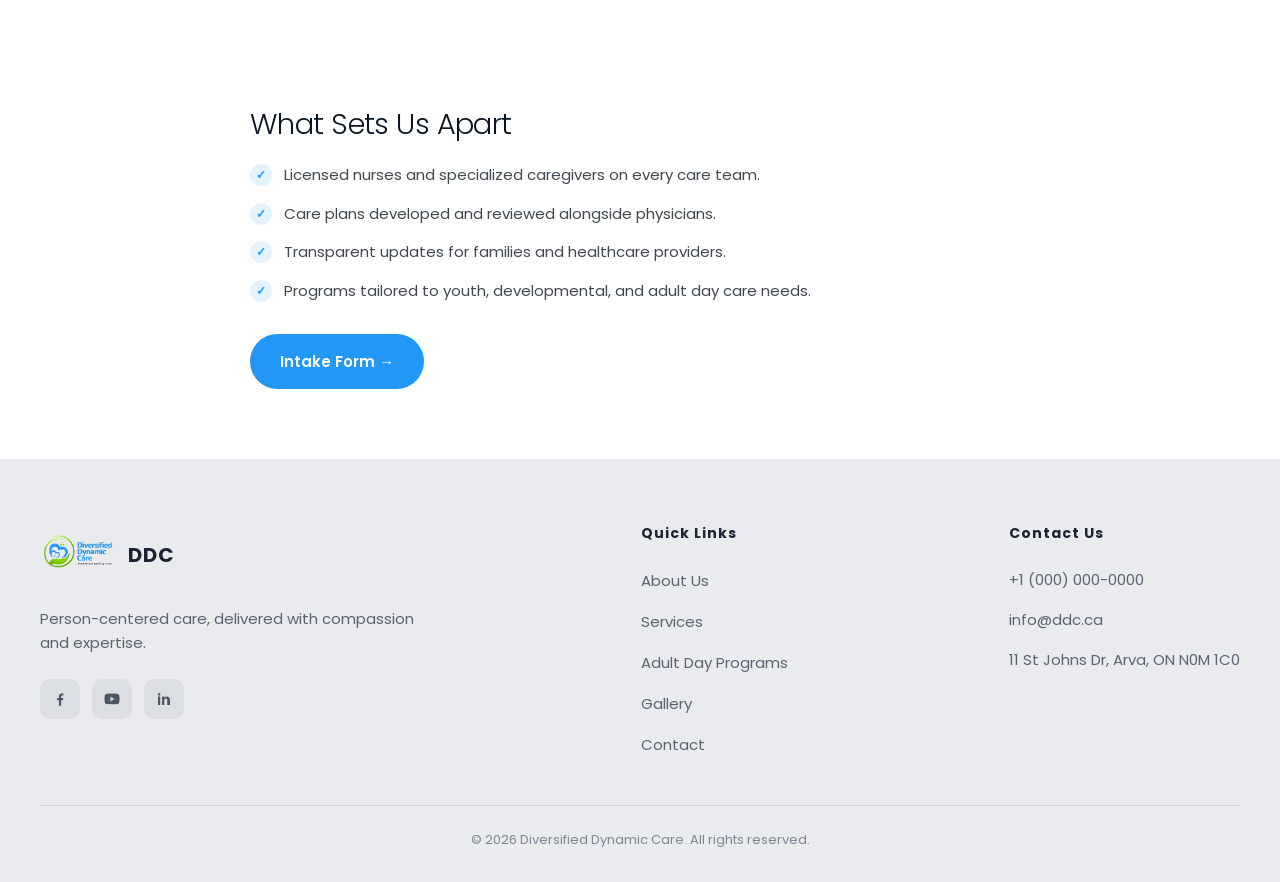
==== commit 266c7871: "made new changes to the about us page and added a new image to the images folder" ====
--- a/pages/AboutUs.html
+++ b/pages/AboutUs.html
@@ -82,24 +82,85 @@
       </div>
     </section>
 
+    <section class="about-story">
+      <div class="about-story-inner">
+        <p class="eyebrow">Our Philosophy</p>
+        <h2 class="about-story-title">
+          We turn compassion<br />
+          into everyday care
+        </h2>
+        <p class="about-story-lead">
+          At DDC Health Care Services, we believe everyone deserves dignity,
+          compassion, and respect. We provide person-centred, culturally
+          sensitive care that respects individual choices, promotes
+          independence, and enhances quality of life. Through trusted
+          relationships, professionalism, and integrity, we continue to empower
+          individuals, families, and communities to thrive.
+        </p>
+
+        <div class="about-story-image">
+          <img
+            src="../images/AboutPageStory.png"
+            alt="Two caregivers in blue scrubs chatting with smiling seniors in a park"
+          />
+        </div>
+
+        <div class="about-mission">
+          <p class="eyebrow">Our mission</p>
+          <h3>
+            Helping every client live with independence, confidence, and comfort
+          </h3>
+          <p>
+            At DDC Health Care Services, our mission is to provide
+            compassionate, person-centred care that promotes dignity, safety,
+            independence, health, and well-being—empowering every client to live
+            a fulfilling life with confidence and respect.
+          </p>
+          <a href="Services.html" class="btn btn-primary">
+            Explore our services <span aria-hidden="true">→</span>
+          </a>
+        </div>
+      </div>
+    </section>
+
+    <section class="history-section" id="our-history">
+      <div class="history-grid">
+        <div class="history-card history-video">
+          <iframe
+            src="https://www.youtube.com/embed/c2eAcx6ja5Y?autoplay=1&mute=1&loop=1&playlist=c2eAcx6ja5Y&playsinline=1&rel=0"
+            title="Adult Day Program in London ON &amp; Middlesex Area for Individuals Living with Developmental Disability"
+            allow="accelerometer; autoplay; clipboard-write; encrypted-media; gyroscope; picture-in-picture; web-share"
+            referrerpolicy="strict-origin-when-cross-origin"
+            allowfullscreen
+            loading="lazy"
+          ></iframe>
+        </div>
+
+        <div class="history-card history-content">
+          <p class="eyebrow">+ Our History</p>
+          <h2>Our Story</h2>
+          <p>
+            Diversified Dynamic Care began with a simple belief: everyone
+            deserves care that respects their dignity, their choices, and their
+            independence.
+          </p>
+          <p>
+            What started as a commitment to supporting individuals and families
+            in our community has grown into a full range of services — from our
+            Day Program and Home Care to Healthcare Staffing, Residential
+            Placement, and Respite Care.
+          </p>
+          <p>
+            Today, our team continues that mission every day, delivering
+            person-centred, culturally sensitive care to children, seniors,
+            youth, and people with differing abilities.
+          </p>
+        </div>
+      </div>
+    </section>
+
     <main class="page-main">
       <div class="page-content">
-        <h2>Our Story</h2>
-        <p>
-          Diversified Dynamic Care started with a simple belief: quality care
-          should be personal, coordinated, and easy to access. We bring together
-          licensed nurses, developmental specialists, and program coordinators
-          to support individuals and families through every stage of recovery
-          and daily living.
-        </p>
-
-        <h2>Our Mission</h2>
-        <p>
-          To deliver clinically-guided, person-centered care that helps every
-          client live with independence, confidence, and comfort — at home, in
-          our day programs, and everywhere in between.
-        </p>
-
         <h2>What Sets Us Apart</h2>
         <ul class="page-points">
           <li>
@@ -167,7 +228,7 @@
           <h3>Quick Links</h3>
           <ul>
             <li><a href="AboutUs.html">About Us</a></li>
-            <li><a href="pages/Services.html">Services</a></li>
+            <li><a href="Services.html">Services</a></li>
             <li><a href="#">Adult Day Programs</a></li>
             <li><a href="#">Gallery</a></li>
             <li><a href="#">Contact</a></li>
--- a/css/style.css
+++ b/css/style.css
@@ -758,8 +758,8 @@
 }
 
 .care-card {
-  background: #fff;
-  border: 1px solid rgba(10, 20, 35, 0.08);
+  background: #488200;
+  border: 1px solid rgba(255, 255, 255, 0.08);
   border-radius: 16px;
   padding: 28px 26px;
   transition:
@@ -769,18 +769,18 @@
 
 .care-card:hover {
   transform: translateY(-8px);
-  box-shadow: 0 20px 40px rgba(10, 20, 35, 0.16);
+  box-shadow: 0 20px 40px rgba(63, 114, 0, 0.25);
 }
 
 .care-card h3 {
-  color: #0a1423;
+  color: #fff;
   font-size: 1.05rem;
   font-weight: 700;
   margin-bottom: 10px;
 }
 
 .care-card p {
-  color: #5a6472;
+  color: #fff;
   font-size: 14px;
   line-height: 1.6;
 }
--- a/css/aboutUs.css
+++ b/css/aboutUs.css
@@ -210,3 +210,217 @@
   font-size: 12px;
   font-weight: 700;
 }
+
+/* Our Story / Our Mission */
+.about-story {
+  background: #f7f8fa;
+  padding: 100px 40px 90px;
+  margin-top: 80px;
+}
+
+.about-story-inner {
+  max-width: 1300px;
+  margin: 0 auto;
+  text-align: center;
+}
+
+.about-story .eyebrow {
+  margin-bottom: 14px;
+}
+
+.about-story-title {
+  font-family: "Poppins", Arial, Helvetica, sans-serif;
+  color: #0a1423;
+  font-size: 3.4rem;
+  font-weight: 300;
+  letter-spacing: -0.02em;
+  line-height: 1.15;
+  margin-bottom: 22px;
+}
+
+.about-story-lead {
+  max-width: 720px;
+  margin: 0 auto 56px;
+  color: #5a6472;
+  font-size: 1rem;
+  line-height: 1.7;
+}
+
+.about-story-image img {
+  display: block;
+  width: 100%;
+  height: 520px;
+  object-fit: cover;
+  object-position: center 35%;
+  border-radius: 18px;
+  box-shadow: 0 30px 60px rgba(10, 20, 35, 0.18);
+}
+
+.about-mission {
+  max-width: 760px;
+  margin: 80px auto 0;
+}
+
+.about-mission h3 {
+  font-family: "Poppins", Arial, Helvetica, sans-serif;
+  color: rgb(35, 151, 245);
+  font-size: 2.1rem;
+  font-weight: 400;
+  letter-spacing: -0.01em;
+  line-height: 1.3;
+  margin-bottom: 20px;
+}
+
+.about-mission p:not(.eyebrow) {
+  color: #5a6472;
+  font-size: 1rem;
+  line-height: 1.7;
+  margin-bottom: 34px;
+}
+
+@media (max-width: 900px) {
+  .about-story {
+    padding: 70px 24px;
+    margin-top: 60px;
+  }
+
+  .about-story-title {
+    font-size: 2.5rem;
+  }
+
+  .about-story-lead {
+    margin-bottom: 40px;
+  }
+
+  .about-story-image img {
+    height: 380px;
+  }
+
+  .about-mission {
+    margin-top: 56px;
+  }
+
+  .about-mission h3 {
+    font-size: 1.7rem;
+  }
+}
+
+@media (max-width: 600px) {
+  .about-story {
+    padding: 56px 16px;
+  }
+
+  .about-story-title {
+    font-size: 1.9rem;
+  }
+
+  .about-story-title br {
+    display: none;
+  }
+
+  .about-story-image img {
+    height: 260px;
+    border-radius: 14px;
+  }
+
+  .about-mission h3 {
+    font-size: 1.4rem;
+  }
+
+  .about-mission .btn {
+    white-space: normal;
+  }
+}
+
+.history-section {
+  background: #fff;
+  padding: 90px 40px;
+}
+
+.history-grid {
+  max-width: 1300px;
+  margin: 0 auto;
+  display: grid;
+  grid-template-columns: 1.4fr 1fr;
+  gap: 32px;
+  align-items: center;
+}
+
+.history-card {
+  border-radius: 18px;
+  box-shadow: 0 16px 36px rgba(10, 20, 35, 0.12);
+  transition:
+    transform 0.25s ease,
+    box-shadow 0.25s ease;
+}
+
+.history-card:hover {
+  transform: translateY(-8px);
+  box-shadow: 0 24px 48px rgba(10, 20, 35, 0.18);
+}
+
+/* Taller than the 16:9 video, so YouTube adds bars above and below */
+.history-video {
+  overflow: hidden;
+  aspect-ratio: 4 / 3;
+  background: #000;
+}
+
+.history-video iframe {
+  width: 100%;
+  height: 100%;
+  border: 0;
+  display: block;
+}
+
+.history-content {
+  background: #f3faec;
+  padding: 44px 40px;
+  display: flex;
+  flex-direction: column;
+  justify-content: center;
+}
+
+.history-content .eyebrow {
+  color: #64ae01;
+  font-size: 13px;
+  margin-bottom: 12px;
+}
+
+.history-content h2 {
+  font-family: "Poppins", Arial, Helvetica, sans-serif;
+  color: rgb(35, 151, 245);
+  font-size: 2.4rem;
+  font-weight: 300;
+  letter-spacing: -0.02em;
+  margin-bottom: 20px;
+}
+
+.history-content p {
+  color: #5a6472;
+  font-size: 15px;
+  line-height: 1.7;
+  margin-bottom: 14px;
+}
+
+.history-content p:last-child {
+  margin-bottom: 0;
+}
+
+@media (max-width: 900px) {
+  .history-section {
+    padding: 64px 24px;
+  }
+
+  .history-grid {
+    grid-template-columns: 1fr;
+  }
+
+  .history-video {
+    width: 100%;
+  }
+
+  .history-content {
+    padding: 32px 26px;
+  }
+}
